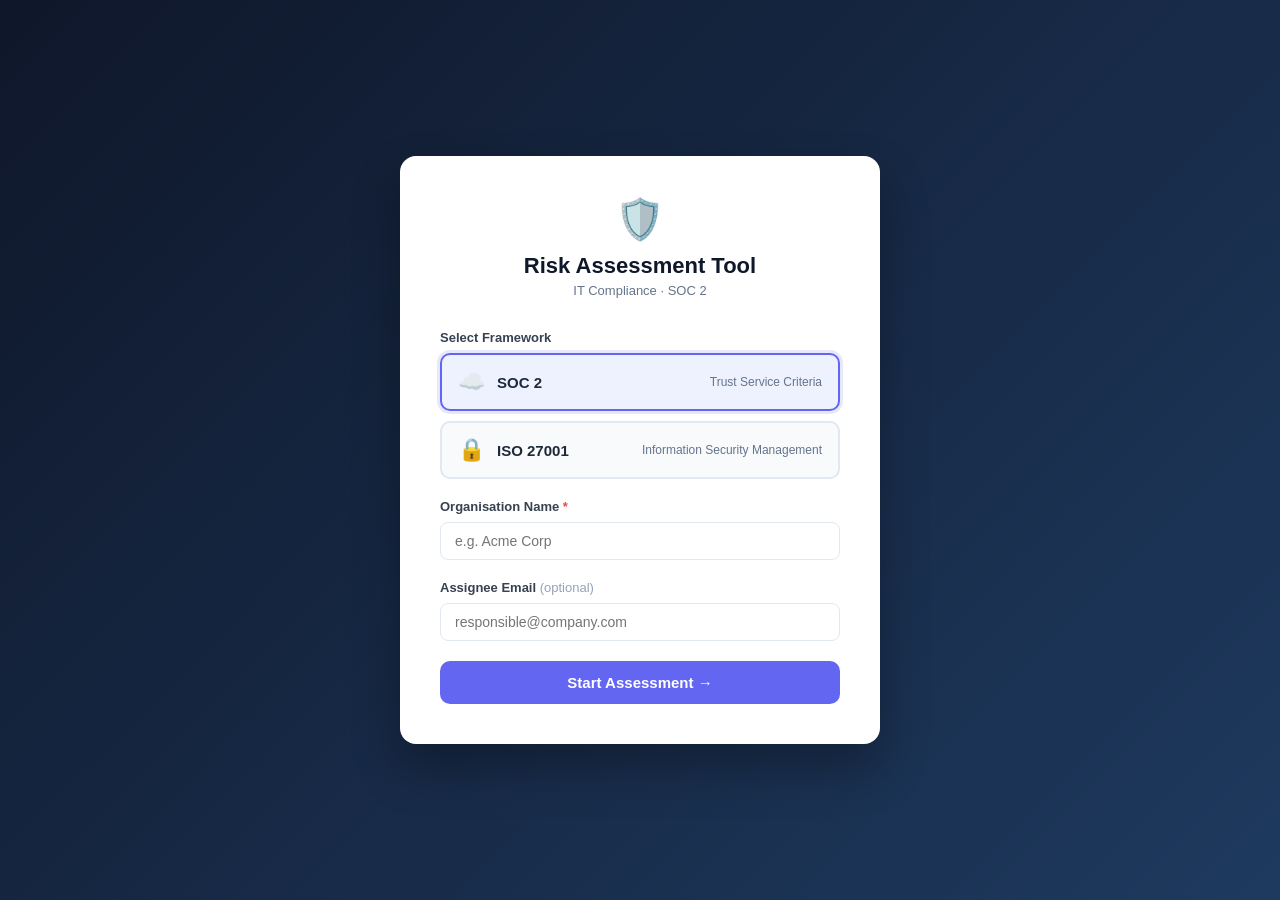
==== templates/index.html @ 9fb2110a "Initial commit" ====
<!DOCTYPE html>
<html lang="en">
<head>
  <meta charset="UTF-8" />
  <meta name="viewport" content="width=device-width, initial-scale=1.0" />
  <title>Risk Assessment Tool</title>
  <link rel="stylesheet" href="/static/style.css" />
</head>
<body>

  <!-- ── SETUP SCREEN ── -->
  <div id="setup-screen">
    <div class="setup-card">
      <div class="setup-logo">
        <span class="logo-icon">🛡️</span>
        <h1>Risk Assessment Tool</h1>
        <p class="setup-subtitle">IT Compliance · SOC 2</p>
      </div>

      <div class="form-group">
        <label>Select Framework</label>
        <div class="framework-grid">
          <div class="framework-card" data-framework="SOC 2">
            <span class="fw-icon">☁️</span>
            <span class="fw-name">SOC 2</span>
            <span class="fw-desc">Trust Service Criteria</span>
          </div>
          <div class="framework-card" data-framework="ISO 27001">
            <span class="fw-icon">🔒</span>
            <span class="fw-name">ISO 27001</span>
            <span class="fw-desc">Information Security Management</span>
          </div>
        </div>
      </div>

      <div class="form-group">
        <label for="org-name">Organisation Name <span class="required">*</span></label>
        <input type="text" id="org-name" placeholder="e.g. Acme Corp" />
      </div>


      <div class="form-group">
        <label for="assignee">Assignee Email <span class="optional">(optional)</span></label>
        <input type="email" id="assignee" placeholder="responsible@company.com" />
      </div>

      <div id="setup-error" class="error-msg" style="display:none"></div>

      <button id="start-btn" class="btn-primary">Start Assessment →</button>
    </div>
  </div>

  <!-- ── CHAT SCREEN ── -->
  <div id="chat-screen" style="display:none">

    <aside class="sidebar">
      <div class="sidebar-top">
        <div class="sidebar-logo">🛡️ Risk Tool</div>
        <div class="sidebar-meta">
          <div class="meta-row"><span class="meta-label">Framework</span><span id="sb-framework" class="meta-value">—</span></div>
          <div class="meta-row"><span class="meta-label">Organisation</span><span id="sb-org" class="meta-value">—</span></div>
        </div>
      </div>

      <div class="sidebar-progress">
        <div class="progress-header">
          <span>Progress</span>
          <span id="progress-text">0 / 0</span>
        </div>
        <div class="progress-track">
          <div id="progress-bar" class="progress-fill" style="width:0%"></div>
        </div>
      </div>

      <div class="sidebar-bottom">
        <button id="download-btn" class="btn-download" style="display:none" onclick="downloadCSV()">
          ⬇ Download CSV Report
        </button>
        <p class="sidebar-tip">Answer each question honestly — Claude will assess your risk posture and generate a compliance report.</p>
      </div>
    </aside>

    <main class="chat-main">
      <div id="messages" class="messages-area"></div>

      <div class="input-area">
        <textarea
          id="answer-input"
          placeholder="Type your answer here… (Press Enter to send, Shift+Enter for new line)"
          rows="3"
          disabled
        ></textarea>
        <button id="send-btn" class="btn-send" disabled onclick="submitAnswer()">Send</button>
      </div>
    </main>

  </div>

  <script src="/static/script.js"></script>
</body>
</html>
---- static/style.css ----
*, *::before, *::after { box-sizing: border-box; margin: 0; padding: 0; }

body {
  font-family: -apple-system, BlinkMacSystemFont, "Segoe UI", Roboto, sans-serif;
  background: #f1f5f9;
  color: #1e293b;
  height: 100vh;
  overflow: hidden;
}

/* ── SETUP SCREEN ── */
#setup-screen {
  display: flex;
  align-items: center;
  justify-content: center;
  min-height: 100vh;
  padding: 24px;
  background: linear-gradient(135deg, #0f172a 0%, #1e3a5f 100%);
}

.setup-card {
  background: #ffffff;
  border-radius: 16px;
  padding: 40px;
  width: 100%;
  max-width: 480px;
  box-shadow: 0 24px 48px rgba(0,0,0,0.3);
}

.setup-logo {
  text-align: center;
  margin-bottom: 32px;
}

.logo-icon { font-size: 40px; display: block; margin-bottom: 10px; }

.setup-logo h1 {
  font-size: 22px;
  font-weight: 700;
  color: #0f172a;
}

.setup-subtitle {
  font-size: 13px;
  color: #64748b;
  margin-top: 4px;
}

.form-group { margin-bottom: 20px; }

.form-group label {
  display: block;
  font-size: 13px;
  font-weight: 600;
  color: #374151;
  margin-bottom: 8px;
}

.required { color: #ef4444; }
.optional { color: #94a3b8; font-weight: 400; }

.form-group input {
  width: 100%;
  padding: 10px 14px;
  border: 1.5px solid #e2e8f0;
  border-radius: 8px;
  font-size: 14px;
  color: #1e293b;
  transition: border-color 0.15s;
  outline: none;
}

.form-group input:focus { border-color: #6366f1; }

/* Framework cards */
.framework-grid {
  display: grid;
  grid-template-columns: 1fr;
  gap: 10px;
}

.framework-card {
  display: flex;
  align-items: center;
  gap: 12px;
  padding: 14px 16px;
  border: 2px solid #e2e8f0;
  border-radius: 10px;
  cursor: pointer;
  transition: all 0.15s;
  background: #f8fafc;
}

.framework-card:hover { border-color: #6366f1; background: #eef2ff; }

.framework-card.selected {
  border-color: #6366f1;
  background: #eef2ff;
  box-shadow: 0 0 0 3px rgba(99,102,241,0.15);
}

.fw-icon { font-size: 22px; }
.fw-name { font-weight: 700; font-size: 15px; color: #1e293b; }
.fw-desc { font-size: 12px; color: #64748b; margin-left: auto; }

.error-msg {
  background: #fef2f2;
  color: #dc2626;
  border: 1px solid #fecaca;
  border-radius: 8px;
  padding: 10px 14px;
  font-size: 13px;
  margin-bottom: 16px;
}

.btn-primary {
  width: 100%;
  padding: 13px;
  background: #6366f1;
  color: #fff;
  font-size: 15px;
  font-weight: 600;
  border: none;
  border-radius: 10px;
  cursor: pointer;
  transition: background 0.15s;
}

.btn-primary:hover { background: #4f46e5; }
.btn-primary:disabled { background: #a5b4fc; cursor: not-allowed; }

/* ── CHAT SCREEN ── */
#chat-screen {
  display: flex;
  height: 100vh;
}

/* Sidebar */
.sidebar {
  width: 260px;
  flex-shrink: 0;
  background: #0f172a;
  color: #cbd5e1;
  display: flex;
  flex-direction: column;
  padding: 24px 20px;
}

.sidebar-logo {
  font-size: 16px;
  font-weight: 700;
  color: #f1f5f9;
  margin-bottom: 24px;
  letter-spacing: 0.3px;
}

.sidebar-meta { display: flex; flex-direction: column; gap: 10px; }

.meta-row { display: flex; flex-direction: column; gap: 2px; }

.meta-label {
  font-size: 10px;
  text-transform: uppercase;
  letter-spacing: 0.8px;
  color: #475569;
  font-weight: 600;
}

.meta-value {
  font-size: 13px;
  color: #e2e8f0;
  font-weight: 500;
  word-break: break-word;
}

.sidebar-progress { margin-top: 32px; }

.progress-header {
  display: flex;
  justify-content: space-between;
  font-size: 12px;
  color: #64748b;
  margin-bottom: 8px;
  font-weight: 600;
  text-transform: uppercase;
  letter-spacing: 0.5px;
}

.progress-track {
  background: #1e293b;
  border-radius: 99px;
  height: 6px;
  overflow: hidden;
}

.progress-fill {
  height: 100%;
  background: #6366f1;
  border-radius: 99px;
  transition: width 0.4s ease;
}

.sidebar-bottom { margin-top: auto; }

.btn-download {
  width: 100%;
  padding: 12px;
  background: #16a34a;
  color: #fff;
  font-size: 14px;
  font-weight: 600;
  border: none;
  border-radius: 10px;
  cursor: pointer;
  margin-bottom: 16px;
  transition: background 0.15s;
}

.btn-download:hover { background: #15803d; }

.sidebar-tip {
  font-size: 11px;
  color: #475569;
  line-height: 1.6;
}

/* Chat main area */
.chat-main {
  flex: 1;
  display: flex;
  flex-direction: column;
  min-width: 0;
  background: #f8fafc;
}

.messages-area {
  flex: 1;
  overflow-y: auto;
  padding: 32px 40px;
  display: flex;
  flex-direction: column;
  gap: 20px;
}

/* Messages */
.message { display: flex; gap: 12px; max-width: 780px; }

.bot-message { align-self: flex-start; }
.user-message { align-self: flex-end; flex-direction: row-reverse; }

.avatar {
  width: 34px;
  height: 34px;
  border-radius: 50%;
  background: #e0e7ff;
  display: flex;
  align-items: center;
  justify-content: center;
  font-size: 16px;
  flex-shrink: 0;
  margin-top: 4px;
}

.bubble {
  padding: 14px 18px;
  border-radius: 14px;
  font-size: 14px;
  line-height: 1.65;
  max-width: 640px;
}

.bot-message .bubble {
  background: #ffffff;
  border: 1px solid #e2e8f0;
  border-top-left-radius: 4px;
  color: #1e293b;
  box-shadow: 0 1px 4px rgba(0,0,0,0.06);
}

.user-message .bubble {
  background: #6366f1;
  color: #ffffff;
  border-top-right-radius: 4px;
}

/* Question bubble extras */
.question-number {
  font-size: 11px;
  font-weight: 700;
  text-transform: uppercase;
  letter-spacing: 0.8px;
  color: #6366f1;
  margin-bottom: 4px;
}

.question-id {
  font-size: 11px;
  color: #94a3b8;
  margin-bottom: 8px;
}

.question-text {
  font-size: 15px;
  font-weight: 500;
  color: #0f172a;
  line-height: 1.6;
}

/* Control divider */
.control-divider {
  display: flex;
  align-items: center;
  gap: 12px;
  margin: 8px 0;
  color: #94a3b8;
  font-size: 11px;
  font-weight: 700;
  text-transform: uppercase;
  letter-spacing: 0.8px;
}

.control-divider::before,
.control-divider::after {
  content: "";
  flex: 1;
  height: 1px;
  background: #e2e8f0;
}

/* Assessment bubble */
.assess-bubble { padding: 0 !important; overflow: hidden; min-width: 340px; }

.assess-intro {
  padding: 14px 18px 10px;
  font-size: 14px;
  color: #1e293b;
  line-height: 1.6;
}

.assess-card {
  border-top: 1px solid #e2e8f0;
  border-bottom: 1px solid #e2e8f0;
  background: #f8fafc;
}

.assess-header {
  display: flex;
  align-items: center;
  justify-content: space-between;
  gap: 10px;
  padding: 12px 18px;
  border-bottom: 1px solid #e2e8f0;
}

.assess-title {
  font-size: 13px;
  font-weight: 700;
  color: #0f172a;
  line-height: 1.4;
}

.assess-body { padding: 4px 0; }

.assess-row {
  display: flex;
  gap: 12px;
  padding: 7px 18px;
  border-bottom: 1px solid #f1f5f9;
  font-size: 13px;
  line-height: 1.5;
}

.assess-row:last-child { border-bottom: none; }

.assess-label {
  width: 100px;
  flex-shrink: 0;
  font-weight: 600;
  color: #64748b;
  font-size: 12px;
}

.assess-value { color: #1e293b; }

.assess-footer {
  padding: 10px 18px;
  font-size: 12px;
  color: #94a3b8;
  font-style: italic;
}

.badge {
  display: inline-block;
  padding: 2px 10px;
  border-radius: 99px;
  font-size: 11px;
  font-weight: 700;
  text-transform: uppercase;
  letter-spacing: 0.5px;
}

.badge-open     { background: #fef2f2; color: #dc2626; }
.badge-assessed { background: #fefce8; color: #ca8a04; }
.badge-treated  { background: #f0fdf4; color: #16a34a; }
.badge-closed   { background: #eff6ff; color: #2563eb; }

.ack-name {
  font-style: italic;
  color: #475569;
  font-size: 13px;
  margin-top: 6px;
  line-height: 1.5;
}

/* Typing dots */
.thinking .bubble {
  display: flex;
  gap: 5px;
  align-items: center;
  padding: 18px;
}

.dot {
  width: 8px;
  height: 8px;
  background: #94a3b8;
  border-radius: 50%;
  animation: bounce 1.2s infinite;
}

.dot:nth-child(2) { animation-delay: 0.2s; }
.dot:nth-child(3) { animation-delay: 0.4s; }

@keyframes bounce {
  0%, 60%, 100% { transform: translateY(0); }
  30% { transform: translateY(-6px); }
}

/* Input area */
.input-area {
  padding: 16px 40px 24px;
  background: #f8fafc;
  border-top: 1px solid #e2e8f0;
  display: flex;
  gap: 12px;
  align-items: flex-end;
}

#answer-input {
  flex: 1;
  padding: 12px 16px;
  border: 1.5px solid #e2e8f0;
  border-radius: 10px;
  font-size: 14px;
  font-family: inherit;
  resize: none;
  outline: none;
  line-height: 1.5;
  transition: border-color 0.15s;
  color: #1e293b;
  background: #ffffff;
}

#answer-input:focus { border-color: #6366f1; }
#answer-input:disabled { background: #f1f5f9; color: #94a3b8; }

.btn-send {
  padding: 12px 24px;
  background: #6366f1;
  color: #fff;
  font-size: 14px;
  font-weight: 600;
  border: none;
  border-radius: 10px;
  cursor: pointer;
  transition: background 0.15s;
  white-space: nowrap;
}

.btn-send:hover:not(:disabled) { background: #4f46e5; }
.btn-send:disabled { background: #a5b4fc; cursor: not-allowed; }

/* Completion card */
.completion-card { font-size: 14px; line-height: 1.7; }
.completion-card h3 { font-size: 17px; margin-bottom: 12px; color: #0f172a; }
.stat-grid {
  display: grid;
  grid-template-columns: 1fr 1fr;
  gap: 10px;
  margin-top: 14px;
}
.stat-box {
  background: #f8fafc;
  border: 1px solid #e2e8f0;
  border-radius: 10px;
  padding: 12px 14px;
}
.stat-box .stat-num { font-size: 22px; font-weight: 700; color: #6366f1; }
.stat-box .stat-label { font-size: 12px; color: #64748b; margin-top: 2px; }
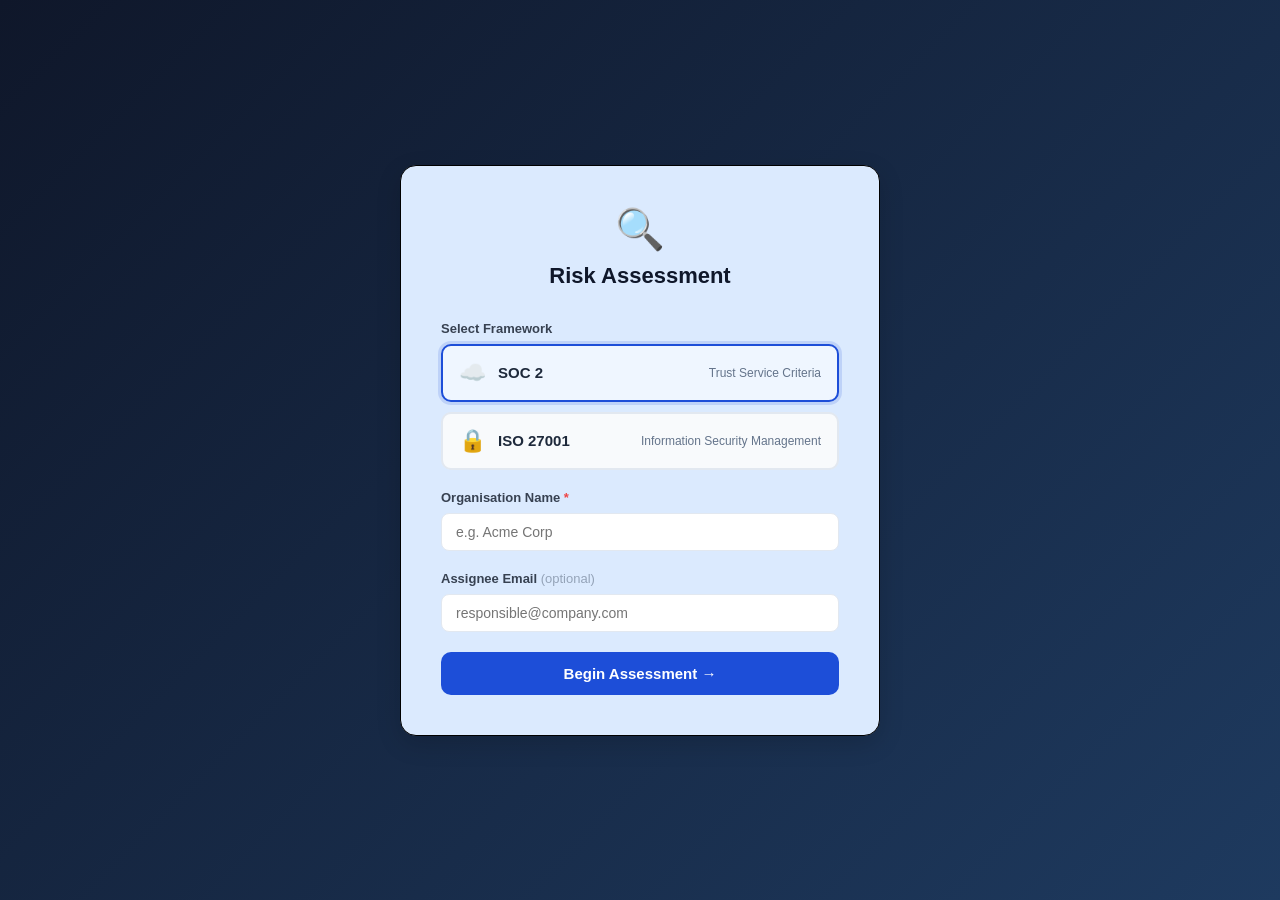
==== commit b99fcb74: "Redesign UI: new colour scheme, centered chat layout, progress bar above chat" ====
--- a/templates/index.html
+++ b/templates/index.html
@@ -3,7 +3,7 @@
 <head>
   <meta charset="UTF-8" />
   <meta name="viewport" content="width=device-width, initial-scale=1.0" />
-  <title>Risk Assessment Tool</title>
+  <title>Risk Assessment</title>
   <link rel="stylesheet" href="/static/style.css" />
 </head>
 <body>
@@ -12,9 +12,8 @@
   <div id="setup-screen">
     <div class="setup-card">
       <div class="setup-logo">
-        <span class="logo-icon">🛡️</span>
-        <h1>Risk Assessment Tool</h1>
-        <p class="setup-subtitle">IT Compliance · SOC 2</p>
+        <span class="logo-icon">🔍</span>
+        <h1>Risk Assessment</h1>
       </div>
 
       <div class="form-group">
@@ -46,23 +45,29 @@
 
       <div id="setup-error" class="error-msg" style="display:none"></div>
 
-      <button id="start-btn" class="btn-primary">Start Assessment →</button>
+      <button id="start-btn" class="btn-primary">Begin Assessment →</button>
     </div>
   </div>
 
   <!-- ── CHAT SCREEN ── -->
   <div id="chat-screen" style="display:none">
 
-    <aside class="sidebar">
-      <div class="sidebar-top">
-        <div class="sidebar-logo">🛡️ Risk Tool</div>
-        <div class="sidebar-meta">
-          <div class="meta-row"><span class="meta-label">Framework</span><span id="sb-framework" class="meta-value">—</span></div>
-          <div class="meta-row"><span class="meta-label">Organisation</span><span id="sb-org" class="meta-value">—</span></div>
-        </div>
+    <div class="chat-topbar">
+      <div class="topbar-meta">
+        <span class="meta-label">Framework</span>
+        <span id="sb-framework" class="meta-value">—</span>
+        <span class="topbar-sep">·</span>
+        <span class="meta-label">Organisation</span>
+        <span id="sb-org" class="meta-value">—</span>
       </div>
+      <button id="download-btn" class="btn-download" style="display:none" onclick="downloadCSV()">
+        ⬇ Download CSV Report
+      </button>
+    </div>
 
-      <div class="sidebar-progress">
+    <div class="chat-wrapper">
+
+      <div class="chat-progress">
         <div class="progress-header">
           <span>Progress</span>
           <span id="progress-text">0 / 0</span>
@@ -72,27 +77,21 @@
         </div>
       </div>
 
-      <div class="sidebar-bottom">
-        <button id="download-btn" class="btn-download" style="display:none" onclick="downloadCSV()">
-          ⬇ Download CSV Report
-        </button>
-        <p class="sidebar-tip">Answer each question honestly — Claude will assess your risk posture and generate a compliance report.</p>
-      </div>
-    </aside>
+      <main class="chat-main">
+        <div id="messages" class="messages-area"></div>
 
-    <main class="chat-main">
-      <div id="messages" class="messages-area"></div>
+        <div class="input-area">
+          <textarea
+            id="answer-input"
+            placeholder="Type your answer here… (Press Enter to send, Shift+Enter for new line)"
+            rows="3"
+            disabled
+          ></textarea>
+          <button id="send-btn" class="btn-send" disabled onclick="submitAnswer()">Send</button>
+        </div>
+      </main>
 
-      <div class="input-area">
-        <textarea
-          id="answer-input"
-          placeholder="Type your answer here… (Press Enter to send, Shift+Enter for new line)"
-          rows="3"
-          disabled
-        ></textarea>
-        <button id="send-btn" class="btn-send" disabled onclick="submitAnswer()">Send</button>
-      </div>
-    </main>
+    </div>
 
   </div>
 
--- a/static/style.css
+++ b/static/style.css
@@ -19,12 +19,13 @@
 }
 
 .setup-card {
-  background: #ffffff;
+  background: #dbeafe;
   border-radius: 16px;
   padding: 40px;
   width: 100%;
   max-width: 480px;
-  box-shadow: 0 24px 48px rgba(0,0,0,0.3);
+  border: 1.5px solid #000000;
+  box-shadow: 0 8px 24px rgba(0,0,0,0.15);
 }
 
 .setup-logo {
@@ -70,7 +71,7 @@
   outline: none;
 }
 
-.form-group input:focus { border-color: #6366f1; }
+.form-group input:focus { border-color: #1d4ed8; }
 
 /* Framework cards */
 .framework-grid {
@@ -91,12 +92,12 @@
   background: #f8fafc;
 }
 
-.framework-card:hover { border-color: #6366f1; background: #eef2ff; }
+.framework-card:hover { border-color: #1d4ed8; background: #eff6ff; }
 
 .framework-card.selected {
-  border-color: #6366f1;
-  background: #eef2ff;
-  box-shadow: 0 0 0 3px rgba(99,102,241,0.15);
+  border-color: #1d4ed8;
+  background: #eff6ff;
+  box-shadow: 0 0 0 3px rgba(29,78,216,0.15);
 }
 
 .fw-icon { font-size: 22px; }
@@ -116,7 +117,7 @@
 .btn-primary {
   width: 100%;
   padding: 13px;
-  background: #6366f1;
+  background: #1d4ed8;
   color: #fff;
   font-size: 15px;
   font-weight: 600;
@@ -126,43 +127,39 @@
   transition: background 0.15s;
 }
 
-.btn-primary:hover { background: #4f46e5; }
-.btn-primary:disabled { background: #a5b4fc; cursor: not-allowed; }
+.btn-primary:hover { background: #1e40af; }
+.btn-primary:disabled { background: #93c5fd; cursor: not-allowed; }
 
 /* ── CHAT SCREEN ── */
 #chat-screen {
   display: flex;
+  flex-direction: column;
   height: 100vh;
-}
-
-/* Sidebar */
-.sidebar {
-  width: 260px;
+  background: linear-gradient(135deg, #0f172a 0%, #1e3a5f 100%);
+}
+
+.chat-topbar {
+  display: flex;
+  align-items: center;
+  justify-content: space-between;
+  padding: 12px 32px;
+  border-bottom: 1px solid rgba(255,255,255,0.08);
   flex-shrink: 0;
-  background: #0f172a;
-  color: #cbd5e1;
-  display: flex;
-  flex-direction: column;
-  padding: 24px 20px;
-}
-
-.sidebar-logo {
-  font-size: 16px;
-  font-weight: 700;
-  color: #f1f5f9;
-  margin-bottom: 24px;
-  letter-spacing: 0.3px;
-}
-
-.sidebar-meta { display: flex; flex-direction: column; gap: 10px; }
-
-.meta-row { display: flex; flex-direction: column; gap: 2px; }
+}
+
+.topbar-meta {
+  display: flex;
+  align-items: center;
+  gap: 8px;
+}
+
+.topbar-sep { color: #475569; }
 
 .meta-label {
-  font-size: 10px;
+  font-size: 11px;
   text-transform: uppercase;
   letter-spacing: 0.8px;
-  color: #475569;
+  color: #64748b;
   font-weight: 600;
 }
 
@@ -170,24 +167,51 @@
   font-size: 13px;
   color: #e2e8f0;
   font-weight: 500;
-  word-break: break-word;
-}
-
-.sidebar-progress { margin-top: 32px; }
+}
+
+.btn-download {
+  padding: 8px 16px;
+  background: #16a34a;
+  color: #fff;
+  font-size: 13px;
+  font-weight: 600;
+  border: none;
+  border-radius: 8px;
+  cursor: pointer;
+  transition: background 0.15s;
+}
+
+.btn-download:hover { background: #15803d; }
+
+.chat-wrapper {
+  flex: 1;
+  display: flex;
+  flex-direction: column;
+  align-items: center;
+  padding: 24px 24px 0;
+  overflow: hidden;
+  min-height: 0;
+}
+
+.chat-progress {
+  width: 100%;
+  max-width: 800px;
+  margin-bottom: 12px;
+}
 
 .progress-header {
   display: flex;
   justify-content: space-between;
-  font-size: 12px;
-  color: #64748b;
-  margin-bottom: 8px;
+  font-size: 11px;
+  color: #94a3b8;
+  margin-bottom: 6px;
   font-weight: 600;
   text-transform: uppercase;
   letter-spacing: 0.5px;
 }
 
 .progress-track {
-  background: #1e293b;
+  background: rgba(255,255,255,0.1);
   border-radius: 99px;
   height: 6px;
   overflow: hidden;
@@ -195,42 +219,22 @@
 
 .progress-fill {
   height: 100%;
-  background: #6366f1;
+  background: #1d4ed8;
   border-radius: 99px;
   transition: width 0.4s ease;
 }
 
-.sidebar-bottom { margin-top: auto; }
-
-.btn-download {
-  width: 100%;
-  padding: 12px;
-  background: #16a34a;
-  color: #fff;
-  font-size: 14px;
-  font-weight: 600;
-  border: none;
-  border-radius: 10px;
-  cursor: pointer;
-  margin-bottom: 16px;
-  transition: background 0.15s;
-}
-
-.btn-download:hover { background: #15803d; }
-
-.sidebar-tip {
-  font-size: 11px;
-  color: #475569;
-  line-height: 1.6;
-}
-
 /* Chat main area */
 .chat-main {
+  width: 100%;
+  max-width: 800px;
   flex: 1;
   display: flex;
   flex-direction: column;
-  min-width: 0;
   background: #f8fafc;
+  border-radius: 16px 16px 0 0;
+  overflow: hidden;
+  min-height: 0;
 }
 
 .messages-area {
@@ -252,13 +256,26 @@
   width: 34px;
   height: 34px;
   border-radius: 50%;
-  background: #e0e7ff;
+  background: #dbeafe;
   display: flex;
   align-items: center;
   justify-content: center;
   font-size: 16px;
   flex-shrink: 0;
   margin-top: 4px;
+}
+
+.bot-dot {
+  width: 12px;
+  height: 12px;
+  border-radius: 50%;
+  background: #1e3a8a;
+  animation: blink 1.4s infinite;
+}
+
+@keyframes blink {
+  0%, 100% { opacity: 1; }
+  50% { opacity: 0.2; }
 }
 
 .bubble {
@@ -278,7 +295,7 @@
 }
 
 .user-message .bubble {
-  background: #6366f1;
+  background: #1d4ed8;
   color: #ffffff;
   border-top-right-radius: 4px;
 }
@@ -289,7 +306,7 @@
   font-weight: 700;
   text-transform: uppercase;
   letter-spacing: 0.8px;
-  color: #6366f1;
+  color: #1d4ed8;
   margin-bottom: 4px;
 }
 
@@ -461,12 +478,12 @@
   background: #ffffff;
 }
 
-#answer-input:focus { border-color: #6366f1; }
+#answer-input:focus { border-color: #1d4ed8; }
 #answer-input:disabled { background: #f1f5f9; color: #94a3b8; }
 
 .btn-send {
   padding: 12px 24px;
-  background: #6366f1;
+  background: #1d4ed8;
   color: #fff;
   font-size: 14px;
   font-weight: 600;
@@ -477,8 +494,8 @@
   white-space: nowrap;
 }
 
-.btn-send:hover:not(:disabled) { background: #4f46e5; }
-.btn-send:disabled { background: #a5b4fc; cursor: not-allowed; }
+.btn-send:hover:not(:disabled) { background: #1e40af; }
+.btn-send:disabled { background: #93c5fd; cursor: not-allowed; }
 
 /* Completion card */
 .completion-card { font-size: 14px; line-height: 1.7; }
@@ -495,5 +512,5 @@
   border-radius: 10px;
   padding: 12px 14px;
 }
-.stat-box .stat-num { font-size: 22px; font-weight: 700; color: #6366f1; }
+.stat-box .stat-num { font-size: 22px; font-weight: 700; color: #1d4ed8; }
 .stat-box .stat-label { font-size: 12px; color: #64748b; margin-top: 2px; }
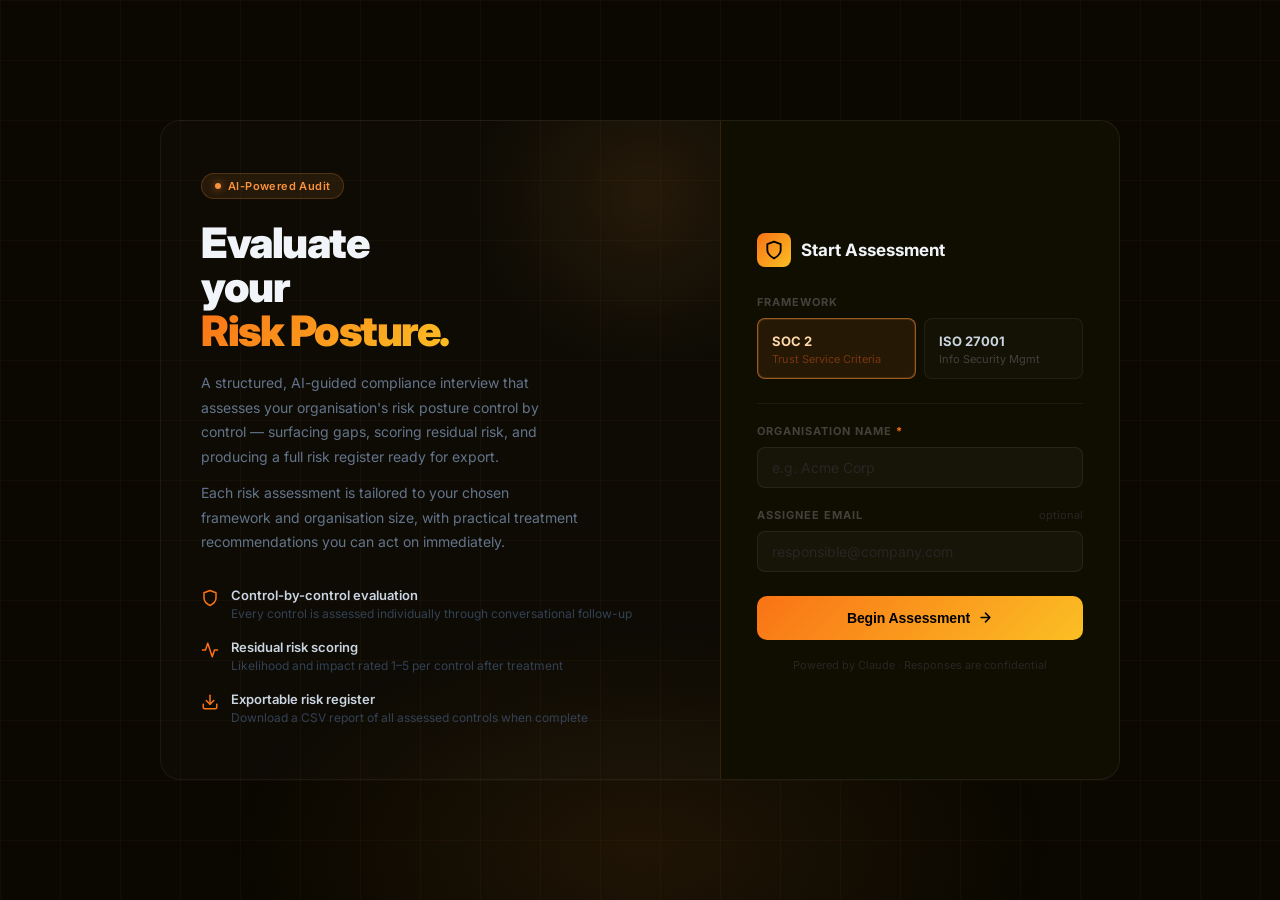
==== commit f337e7da: "Redesign landing page with bold dark amber theme (Mockup C) Replaces the original blue card layout w" ====
--- a/templates/index.html
+++ b/templates/index.html
@@ -4,48 +4,126 @@
   <meta charset="UTF-8" />
   <meta name="viewport" content="width=device-width, initial-scale=1.0" />
   <title>Risk Assessment</title>
+  <link rel="preconnect" href="https://fonts.googleapis.com" />
+  <link rel="preconnect" href="https://fonts.gstatic.com" crossorigin />
+  <link href="https://fonts.googleapis.com/css2?family=Inter:wght@400;500;600;700;800;900&display=swap" rel="stylesheet" />
   <link rel="stylesheet" href="/static/style.css" />
 </head>
 <body>
 
   <!-- ── SETUP SCREEN ── -->
   <div id="setup-screen">
-    <div class="setup-card">
-      <div class="setup-logo">
-        <span class="logo-icon">🔍</span>
-        <h1>Risk Assessment</h1>
-      </div>
+    <div class="setup-page">
 
-      <div class="form-group">
-        <label>Select Framework</label>
-        <div class="framework-grid">
-          <div class="framework-card" data-framework="SOC 2">
-            <span class="fw-icon">☁️</span>
-            <span class="fw-name">SOC 2</span>
-            <span class="fw-desc">Trust Service Criteria</span>
+      <!-- Left hero panel -->
+      <div class="hero-panel">
+        <div class="hero-badge">
+          <span class="badge-dot"></span>
+          AI-Powered Audit
+        </div>
+
+        <h1 class="hero-title">
+          Evaluate<br>your<br><span class="hero-accent">Risk Posture.</span>
+        </h1>
+
+        <p class="hero-body">
+          A structured, AI-guided compliance interview that assesses your organisation's
+          risk posture control by control — surfacing gaps, scoring residual risk, and
+          producing a full risk register ready for export.
+        </p>
+
+        <p class="hero-body hero-body-2">
+          Each risk assessment is tailored to your chosen framework and organisation size,
+          with practical treatment recommendations you can act on immediately.
+        </p>
+
+        <div class="hero-features">
+          <div class="feature-item">
+            <svg class="feature-icon" viewBox="0 0 24 24" fill="none" stroke="currentColor" stroke-width="2" stroke-linecap="round" stroke-linejoin="round">
+              <path d="M12 22s8-4 8-10V5l-8-3-8 3v7c0 6 8 10 8 10z"/>
+            </svg>
+            <div>
+              <span class="feature-title">Control-by-control evaluation</span>
+              <span class="feature-desc">Every control is assessed individually through conversational follow-up</span>
+            </div>
           </div>
-          <div class="framework-card" data-framework="ISO 27001">
-            <span class="fw-icon">🔒</span>
-            <span class="fw-name">ISO 27001</span>
-            <span class="fw-desc">Information Security Management</span>
+          <div class="feature-item">
+            <svg class="feature-icon" viewBox="0 0 24 24" fill="none" stroke="currentColor" stroke-width="2" stroke-linecap="round" stroke-linejoin="round">
+              <polyline points="22 12 18 12 15 21 9 3 6 12 2 12"/>
+            </svg>
+            <div>
+              <span class="feature-title">Residual risk scoring</span>
+              <span class="feature-desc">Likelihood and impact rated 1–5 per control after treatment</span>
+            </div>
+          </div>
+          <div class="feature-item">
+            <svg class="feature-icon" viewBox="0 0 24 24" fill="none" stroke="currentColor" stroke-width="2" stroke-linecap="round" stroke-linejoin="round">
+              <path d="M21 15v4a2 2 0 0 1-2 2H5a2 2 0 0 1-2-2v-4"/><polyline points="7 10 12 15 17 10"/><line x1="12" y1="15" x2="12" y2="3"/>
+            </svg>
+            <div>
+              <span class="feature-title">Exportable risk register</span>
+              <span class="feature-desc">Download a CSV report of all assessed controls when complete</span>
+            </div>
           </div>
         </div>
       </div>
 
-      <div class="form-group">
-        <label for="org-name">Organisation Name <span class="required">*</span></label>
-        <input type="text" id="org-name" placeholder="e.g. Acme Corp" />
+      <!-- Right form panel -->
+      <div class="form-panel">
+        <div class="form-panel-header">
+          <div class="form-logo">
+            <svg width="20" height="20" viewBox="0 0 24 24" fill="none" stroke="currentColor" stroke-width="2.2" stroke-linecap="round" stroke-linejoin="round">
+              <path d="M12 22s8-4 8-10V5l-8-3-8 3v7c0 6 8 10 8 10z"/>
+            </svg>
+          </div>
+          <span class="form-panel-title">Start Assessment</span>
+        </div>
+
+        <div class="form-group">
+          <label class="field-label">Framework</label>
+          <div class="framework-grid">
+            <div class="framework-card" data-framework="SOC 2">
+              <span class="fw-name">SOC 2</span>
+              <span class="fw-desc">Trust Service Criteria</span>
+            </div>
+            <div class="framework-card" data-framework="ISO 27001">
+              <span class="fw-name">ISO 27001</span>
+              <span class="fw-desc">Info Security Mgmt</span>
+            </div>
+          </div>
+        </div>
+
+        <div class="field-divider"></div>
+
+        <div class="form-group">
+          <label class="field-label" for="org-name">
+            Organisation Name <span class="required">*</span>
+          </label>
+          <input type="text" id="org-name" placeholder="e.g. Acme Corp" />
+        </div>
+
+        <div class="form-group">
+          <div class="label-row">
+            <label class="field-label" for="assignee">Assignee Email</label>
+            <span class="optional-tag">optional</span>
+          </div>
+          <input type="email" id="assignee" placeholder="responsible@company.com" />
+        </div>
+
+        <div id="setup-error" class="error-msg" style="display:none"></div>
+
+        <button id="start-btn" class="btn-primary">
+          <span class="btn-inner">
+            Begin Assessment
+            <svg width="15" height="15" viewBox="0 0 24 24" fill="none" stroke="currentColor" stroke-width="2.5" stroke-linecap="round" stroke-linejoin="round">
+              <path d="M5 12h14M12 5l7 7-7 7"/>
+            </svg>
+          </span>
+        </button>
+
+        <div class="form-footer">Powered by Claude · Responses are confidential</div>
       </div>
 
-
-      <div class="form-group">
-        <label for="assignee">Assignee Email <span class="optional">(optional)</span></label>
-        <input type="email" id="assignee" placeholder="responsible@company.com" />
-      </div>
-
-      <div id="setup-error" class="error-msg" style="display:none"></div>
-
-      <button id="start-btn" class="btn-primary">Begin Assessment →</button>
     </div>
   </div>
 
@@ -53,15 +131,22 @@
   <div id="chat-screen" style="display:none">
 
     <div class="chat-topbar">
-      <div class="topbar-meta">
-        <span class="meta-label">Framework</span>
-        <span id="sb-framework" class="meta-value">—</span>
-        <span class="topbar-sep">·</span>
-        <span class="meta-label">Organisation</span>
-        <span id="sb-org" class="meta-value">—</span>
+      <div class="topbar-left">
+        <div class="topbar-logo">
+          <svg width="16" height="16" viewBox="0 0 24 24" fill="none" stroke="currentColor" stroke-width="2.2" stroke-linecap="round" stroke-linejoin="round">
+            <path d="M12 22s8-4 8-10V5l-8-3-8 3v7c0 6 8 10 8 10z"/>
+          </svg>
+        </div>
+        <div class="topbar-meta">
+          <span class="meta-label">Framework</span>
+          <span id="sb-framework" class="meta-value">—</span>
+          <span class="topbar-sep">·</span>
+          <span class="meta-label">Organisation</span>
+          <span id="sb-org" class="meta-value">—</span>
+        </div>
       </div>
       <button id="download-btn" class="btn-download" style="display:none" onclick="downloadCSV()">
-        ⬇ Download CSV Report
+        ↓ Download CSV Report
       </button>
     </div>
 
--- a/static/style.css
+++ b/static/style.css
@@ -1,141 +1,388 @@
+@import url('https://fonts.googleapis.com/css2?family=Inter:wght@400;500;600;700;800;900&display=swap');
+
 *, *::before, *::after { box-sizing: border-box; margin: 0; padding: 0; }
 
 body {
-  font-family: -apple-system, BlinkMacSystemFont, "Segoe UI", Roboto, sans-serif;
-  background: #f1f5f9;
-  color: #1e293b;
+  font-family: 'Inter', -apple-system, BlinkMacSystemFont, "Segoe UI", sans-serif;
+  background: #0a0800;
+  color: #e2e8f0;
   height: 100vh;
   overflow: hidden;
 }
 
 /* ── SETUP SCREEN ── */
+
 #setup-screen {
   display: flex;
   align-items: center;
   justify-content: center;
   min-height: 100vh;
   padding: 24px;
-  background: linear-gradient(135deg, #0f172a 0%, #1e3a5f 100%);
-}
-
-.setup-card {
-  background: #dbeafe;
-  border-radius: 16px;
-  padding: 40px;
+  position: relative;
+  overflow: hidden;
+}
+
+/* Background grid */
+#setup-screen::before {
+  content: '';
+  position: fixed;
+  inset: 0;
+  background-image:
+    linear-gradient(rgba(251,146,60,0.04) 1px, transparent 1px),
+    linear-gradient(90deg, rgba(251,146,60,0.04) 1px, transparent 1px);
+  background-size: 60px 60px;
+  pointer-events: none;
+}
+
+/* Bottom ambient glow */
+#setup-screen::after {
+  content: '';
+  position: fixed;
+  bottom: -200px;
+  left: 50%;
+  transform: translateX(-50%);
+  width: 900px;
+  height: 500px;
+  background: radial-gradient(ellipse, rgba(251,146,60,0.09) 0%, transparent 65%);
+  pointer-events: none;
+}
+
+/* Split layout */
+.setup-page {
+  position: relative;
+  z-index: 1;
+  display: grid;
+  grid-template-columns: 1fr 400px;
   width: 100%;
-  max-width: 480px;
-  border: 1.5px solid #000000;
-  box-shadow: 0 8px 24px rgba(0,0,0,0.15);
-}
-
-.setup-logo {
-  text-align: center;
+  max-width: 960px;
+  min-height: 580px;
+}
+
+/* ── HERO PANEL ── */
+
+.hero-panel {
+  padding: 52px 48px 52px 40px;
+  display: flex;
+  flex-direction: column;
+  justify-content: center;
+  border: 1px solid rgba(255,255,255,0.06);
+  border-right: none;
+  border-radius: 20px 0 0 20px;
+  background: rgba(255,255,255,0.015);
+  position: relative;
+  overflow: hidden;
+}
+
+/* Top-right glow in hero */
+.hero-panel::before {
+  content: '';
+  position: absolute;
+  top: -100px; right: -100px;
+  width: 350px;
+  height: 350px;
+  background: radial-gradient(circle, rgba(251,146,60,0.10) 0%, transparent 70%);
+  pointer-events: none;
+}
+
+.hero-badge {
+  display: inline-flex;
+  align-items: center;
+  gap: 7px;
+  padding: 5px 13px;
+  background: rgba(251,146,60,0.1);
+  border: 1px solid rgba(251,146,60,0.22);
+  border-radius: 99px;
+  font-size: 11px;
+  font-weight: 600;
+  color: #fb923c;
+  letter-spacing: 0.4px;
+  margin-bottom: 22px;
+  width: fit-content;
+}
+
+.badge-dot {
+  width: 6px;
+  height: 6px;
+  border-radius: 50%;
+  background: #fb923c;
+  box-shadow: 0 0 8px rgba(251,146,60,0.7);
+  animation: badge-pulse 2s infinite;
+}
+
+@keyframes badge-pulse {
+  0%, 100% { opacity: 1; }
+  50% { opacity: 0.4; }
+}
+
+.hero-title {
+  font-size: 42px;
+  font-weight: 900;
+  color: #f1f5f9;
+  letter-spacing: -1.5px;
+  line-height: 1.05;
+  margin-bottom: 18px;
+}
+
+.hero-accent {
+  background: linear-gradient(135deg, #f97316 0%, #fbbf24 100%);
+  -webkit-background-clip: text;
+  -webkit-text-fill-color: transparent;
+  background-clip: text;
+}
+
+.hero-body {
+  font-size: 14px;
+  color: #64748b;
+  line-height: 1.75;
+  max-width: 380px;
+  margin-bottom: 12px;
+}
+
+.hero-body-2 {
   margin-bottom: 32px;
 }
 
-.logo-icon { font-size: 40px; display: block; margin-bottom: 10px; }
-
-.setup-logo h1 {
-  font-size: 22px;
-  font-weight: 700;
-  color: #0f172a;
-}
-
-.setup-subtitle {
-  font-size: 13px;
-  color: #64748b;
-  margin-top: 4px;
-}
-
-.form-group { margin-bottom: 20px; }
-
-.form-group label {
+/* Feature list */
+.hero-features {
+  display: flex;
+  flex-direction: column;
+  gap: 16px;
+}
+
+.feature-item {
+  display: flex;
+  align-items: flex-start;
+  gap: 12px;
+}
+
+.feature-icon {
+  width: 18px;
+  height: 18px;
+  color: #f97316;
+  flex-shrink: 0;
+  margin-top: 2px;
+}
+
+.feature-title {
   display: block;
   font-size: 13px;
   font-weight: 600;
-  color: #374151;
-  margin-bottom: 8px;
-}
-
-.required { color: #ef4444; }
-.optional { color: #94a3b8; font-weight: 400; }
-
-.form-group input {
-  width: 100%;
-  padding: 10px 14px;
-  border: 1.5px solid #e2e8f0;
+  color: #cbd5e1;
+  margin-bottom: 2px;
+}
+
+.feature-desc {
+  display: block;
+  font-size: 12px;
+  color: #334155;
+  line-height: 1.5;
+}
+
+/* ── FORM PANEL ── */
+
+.form-panel {
+  background: #100e00;
+  border: 1px solid rgba(255,255,255,0.07);
+  border-left: 1px solid rgba(251,146,60,0.15);
+  border-radius: 0 20px 20px 0;
+  padding: 40px 36px 36px;
+  display: flex;
+  flex-direction: column;
+  justify-content: center;
+}
+
+.form-panel-header {
+  display: flex;
+  align-items: center;
+  gap: 10px;
+  margin-bottom: 28px;
+}
+
+.form-logo {
+  width: 34px;
+  height: 34px;
+  background: linear-gradient(135deg, #f97316, #fbbf24);
   border-radius: 8px;
-  font-size: 14px;
-  color: #1e293b;
-  transition: border-color 0.15s;
-  outline: none;
-}
-
-.form-group input:focus { border-color: #1d4ed8; }
+  display: flex;
+  align-items: center;
+  justify-content: center;
+  color: #000;
+  flex-shrink: 0;
+}
+
+.form-panel-title {
+  font-size: 17px;
+  font-weight: 700;
+  color: #f1f5f9;
+}
+
+.form-group { margin-bottom: 20px; }
+
+.field-label {
+  display: block;
+  font-size: 11px;
+  font-weight: 700;
+  text-transform: uppercase;
+  letter-spacing: 1px;
+  color: #44403c;
+  margin-bottom: 9px;
+}
+
+.required { color: #f97316; }
+.optional-tag { font-size: 11px; color: #292524; }
+
+.label-row {
+  display: flex;
+  justify-content: space-between;
+  align-items: center;
+  margin-bottom: 9px;
+}
+.label-row .field-label { margin-bottom: 0; }
 
 /* Framework cards */
 .framework-grid {
   display: grid;
-  grid-template-columns: 1fr;
-  gap: 10px;
+  grid-template-columns: 1fr 1fr;
+  gap: 8px;
 }
 
 .framework-card {
-  display: flex;
-  align-items: center;
-  gap: 12px;
-  padding: 14px 16px;
-  border: 2px solid #e2e8f0;
-  border-radius: 10px;
+  padding: 14px 14px 12px;
+  border: 1px solid rgba(255,255,255,0.06);
+  border-radius: 8px;
   cursor: pointer;
+  background: rgba(255,255,255,0.02);
   transition: all 0.15s;
-  background: #f8fafc;
-}
-
-.framework-card:hover { border-color: #1d4ed8; background: #eff6ff; }
+}
+
+.framework-card:hover {
+  border-color: rgba(251,146,60,0.35);
+  background: rgba(251,146,60,0.05);
+}
 
 .framework-card.selected {
-  border-color: #1d4ed8;
-  background: #eff6ff;
-  box-shadow: 0 0 0 3px rgba(29,78,216,0.15);
-}
-
-.fw-icon { font-size: 22px; }
-.fw-name { font-weight: 700; font-size: 15px; color: #1e293b; }
-.fw-desc { font-size: 12px; color: #64748b; margin-left: auto; }
-
+  border-color: rgba(251,146,60,0.55);
+  background: rgba(251,146,60,0.09);
+  box-shadow: 0 0 0 1px rgba(251,146,60,0.15) inset;
+}
+
+.fw-name {
+  display: block;
+  font-size: 13px;
+  font-weight: 700;
+  color: #cbd5e1;
+  margin-bottom: 3px;
+}
+
+.fw-desc {
+  display: block;
+  font-size: 11px;
+  color: #44403c;
+}
+
+.framework-card.selected .fw-name { color: #fed7aa; }
+.framework-card.selected .fw-desc { color: #78350f; }
+
+.field-divider {
+  height: 1px;
+  background: rgba(255,255,255,0.05);
+  margin: 4px 0 20px;
+}
+
+/* Inputs */
+input {
+  width: 100%;
+  padding: 11px 14px;
+  background: rgba(255,255,255,0.03);
+  border: 1px solid rgba(255,255,255,0.07);
+  border-radius: 8px;
+  font-size: 14px;
+  color: #e2e8f0;
+  font-family: inherit;
+  outline: none;
+  transition: all 0.15s;
+}
+
+input::placeholder { color: #292524; }
+
+input:focus {
+  border-color: rgba(251,146,60,0.45);
+  background: rgba(251,146,60,0.04);
+  box-shadow: 0 0 0 3px rgba(251,146,60,0.08);
+}
+
+/* Error */
 .error-msg {
-  background: #fef2f2;
-  color: #dc2626;
-  border: 1px solid #fecaca;
+  background: rgba(220,38,38,0.08);
+  color: #f87171;
+  border: 1px solid rgba(220,38,38,0.2);
   border-radius: 8px;
   padding: 10px 14px;
   font-size: 13px;
-  margin-bottom: 16px;
-}
-
+  margin-bottom: 14px;
+}
+
+/* CTA button */
 .btn-primary {
   width: 100%;
-  padding: 13px;
-  background: #1d4ed8;
-  color: #fff;
-  font-size: 15px;
-  font-weight: 600;
+  margin-top: 4px;
+  padding: 14px;
+  background: linear-gradient(135deg, #f97316 0%, #fbbf24 100%);
+  color: #000;
+  font-size: 14px;
+  font-weight: 800;
   border: none;
   border-radius: 10px;
   cursor: pointer;
-  transition: background 0.15s;
-}
-
-.btn-primary:hover { background: #1e40af; }
-.btn-primary:disabled { background: #93c5fd; cursor: not-allowed; }
+  letter-spacing: -0.1px;
+  transition: all 0.2s;
+}
+
+.btn-primary:hover {
+  transform: translateY(-1px);
+  box-shadow: 0 8px 32px rgba(249,115,22,0.4);
+}
+
+.btn-primary:disabled {
+  opacity: 0.5;
+  cursor: not-allowed;
+  transform: none;
+  box-shadow: none;
+}
+
+.btn-inner {
+  display: flex;
+  align-items: center;
+  justify-content: center;
+  gap: 8px;
+}
+
+.form-footer {
+  text-align: center;
+  font-size: 11px;
+  color: #292524;
+  margin-top: 18px;
+}
 
 /* ── CHAT SCREEN ── */
+
 #chat-screen {
   display: flex;
   flex-direction: column;
   height: 100vh;
-  background: linear-gradient(135deg, #0f172a 0%, #1e3a5f 100%);
+  background: #0a0800;
+  position: relative;
+}
+
+#chat-screen::before {
+  content: '';
+  position: fixed;
+  inset: 0;
+  background-image:
+    linear-gradient(rgba(251,146,60,0.03) 1px, transparent 1px),
+    linear-gradient(90deg, rgba(251,146,60,0.03) 1px, transparent 1px);
+  background-size: 60px 60px;
+  pointer-events: none;
 }
 
 .chat-topbar {
@@ -143,8 +390,28 @@
   align-items: center;
   justify-content: space-between;
   padding: 12px 32px;
-  border-bottom: 1px solid rgba(255,255,255,0.08);
+  border-bottom: 1px solid rgba(255,255,255,0.06);
   flex-shrink: 0;
+  position: relative;
+  z-index: 1;
+}
+
+.topbar-left {
+  display: flex;
+  align-items: center;
+  gap: 12px;
+}
+
+.topbar-logo {
+  width: 28px;
+  height: 28px;
+  background: linear-gradient(135deg, #f97316, #fbbf24);
+  border-radius: 7px;
+  display: flex;
+  align-items: center;
+  justify-content: center;
+  color: #000;
+  flex-shrink: 0;
 }
 
 .topbar-meta {
@@ -153,35 +420,38 @@
   gap: 8px;
 }
 
-.topbar-sep { color: #475569; }
+.topbar-sep { color: #292524; }
 
 .meta-label {
   font-size: 11px;
   text-transform: uppercase;
   letter-spacing: 0.8px;
-  color: #64748b;
+  color: #44403c;
   font-weight: 600;
 }
 
 .meta-value {
   font-size: 13px;
-  color: #e2e8f0;
+  color: #cbd5e1;
   font-weight: 500;
 }
 
 .btn-download {
   padding: 8px 16px;
-  background: #16a34a;
-  color: #fff;
+  background: rgba(251,146,60,0.12);
+  color: #fb923c;
   font-size: 13px;
   font-weight: 600;
-  border: none;
+  border: 1px solid rgba(251,146,60,0.25);
   border-radius: 8px;
   cursor: pointer;
-  transition: background 0.15s;
-}
-
-.btn-download:hover { background: #15803d; }
+  transition: all 0.15s;
+}
+
+.btn-download:hover {
+  background: rgba(251,146,60,0.2);
+  border-color: rgba(251,146,60,0.4);
+}
 
 .chat-wrapper {
   flex: 1;
@@ -191,8 +461,11 @@
   padding: 24px 24px 0;
   overflow: hidden;
   min-height: 0;
-}
-
+  position: relative;
+  z-index: 1;
+}
+
+/* Progress bar */
 .chat-progress {
   width: 100%;
   max-width: 800px;
@@ -203,7 +476,7 @@
   display: flex;
   justify-content: space-between;
   font-size: 11px;
-  color: #94a3b8;
+  color: #44403c;
   margin-bottom: 6px;
   font-weight: 600;
   text-transform: uppercase;
@@ -211,27 +484,29 @@
 }
 
 .progress-track {
-  background: rgba(255,255,255,0.1);
+  background: rgba(255,255,255,0.06);
   border-radius: 99px;
-  height: 6px;
+  height: 4px;
   overflow: hidden;
 }
 
 .progress-fill {
   height: 100%;
-  background: #1d4ed8;
+  background: linear-gradient(90deg, #f97316, #fbbf24);
   border-radius: 99px;
   transition: width 0.4s ease;
 }
 
-/* Chat main area */
+/* Chat main */
 .chat-main {
   width: 100%;
   max-width: 800px;
   flex: 1;
   display: flex;
   flex-direction: column;
-  background: #f8fafc;
+  background: #100e00;
+  border: 1px solid rgba(255,255,255,0.06);
+  border-bottom: none;
   border-radius: 16px 16px 0 0;
   overflow: hidden;
   min-height: 0;
@@ -246,6 +521,10 @@
   gap: 20px;
 }
 
+.messages-area::-webkit-scrollbar { width: 4px; }
+.messages-area::-webkit-scrollbar-track { background: transparent; }
+.messages-area::-webkit-scrollbar-thumb { background: rgba(255,255,255,0.08); border-radius: 99px; }
+
 /* Messages */
 .message { display: flex; gap: 12px; max-width: 780px; }
 
@@ -253,29 +532,30 @@
 .user-message { align-self: flex-end; flex-direction: row-reverse; }
 
 .avatar {
-  width: 34px;
-  height: 34px;
+  width: 32px;
+  height: 32px;
   border-radius: 50%;
-  background: #dbeafe;
+  background: rgba(249,115,22,0.12);
+  border: 1px solid rgba(249,115,22,0.2);
   display: flex;
   align-items: center;
   justify-content: center;
-  font-size: 16px;
   flex-shrink: 0;
   margin-top: 4px;
 }
 
 .bot-dot {
-  width: 12px;
-  height: 12px;
+  width: 10px;
+  height: 10px;
   border-radius: 50%;
-  background: #1e3a8a;
-  animation: blink 1.4s infinite;
-}
-
-@keyframes blink {
+  background: #f97316;
+  box-shadow: 0 0 6px rgba(249,115,22,0.6);
+  animation: bot-blink 2s infinite;
+}
+
+@keyframes bot-blink {
   0%, 100% { opacity: 1; }
-  50% { opacity: 0.2; }
+  50% { opacity: 0.3; }
 }
 
 .bubble {
@@ -287,17 +567,17 @@
 }
 
 .bot-message .bubble {
-  background: #ffffff;
-  border: 1px solid #e2e8f0;
+  background: rgba(255,255,255,0.04);
+  border: 1px solid rgba(255,255,255,0.07);
   border-top-left-radius: 4px;
-  color: #1e293b;
-  box-shadow: 0 1px 4px rgba(0,0,0,0.06);
+  color: #cbd5e1;
 }
 
 .user-message .bubble {
-  background: #1d4ed8;
-  color: #ffffff;
+  background: linear-gradient(135deg, #f97316, #ea8b00);
+  color: #000;
   border-top-right-radius: 4px;
+  font-weight: 500;
 }
 
 /* Question bubble extras */
@@ -306,20 +586,20 @@
   font-weight: 700;
   text-transform: uppercase;
   letter-spacing: 0.8px;
-  color: #1d4ed8;
+  color: #f97316;
   margin-bottom: 4px;
 }
 
 .question-id {
   font-size: 11px;
-  color: #94a3b8;
+  color: #44403c;
   margin-bottom: 8px;
 }
 
 .question-text {
   font-size: 15px;
   font-weight: 500;
-  color: #0f172a;
+  color: #e2e8f0;
   line-height: 1.6;
 }
 
@@ -329,7 +609,7 @@
   align-items: center;
   gap: 12px;
   margin: 8px 0;
-  color: #94a3b8;
+  color: #44403c;
   font-size: 11px;
   font-weight: 700;
   text-transform: uppercase;
@@ -341,7 +621,7 @@
   content: "";
   flex: 1;
   height: 1px;
-  background: #e2e8f0;
+  background: rgba(255,255,255,0.05);
 }
 
 /* Assessment bubble */
@@ -350,14 +630,14 @@
 .assess-intro {
   padding: 14px 18px 10px;
   font-size: 14px;
-  color: #1e293b;
+  color: #94a3b8;
   line-height: 1.6;
 }
 
 .assess-card {
-  border-top: 1px solid #e2e8f0;
-  border-bottom: 1px solid #e2e8f0;
-  background: #f8fafc;
+  border-top: 1px solid rgba(255,255,255,0.06);
+  border-bottom: 1px solid rgba(255,255,255,0.06);
+  background: rgba(0,0,0,0.2);
 }
 
 .assess-header {
@@ -366,13 +646,13 @@
   justify-content: space-between;
   gap: 10px;
   padding: 12px 18px;
-  border-bottom: 1px solid #e2e8f0;
+  border-bottom: 1px solid rgba(255,255,255,0.06);
 }
 
 .assess-title {
   font-size: 13px;
   font-weight: 700;
-  color: #0f172a;
+  color: #e2e8f0;
   line-height: 1.4;
 }
 
@@ -382,7 +662,7 @@
   display: flex;
   gap: 12px;
   padding: 7px 18px;
-  border-bottom: 1px solid #f1f5f9;
+  border-bottom: 1px solid rgba(255,255,255,0.04);
   font-size: 13px;
   line-height: 1.5;
 }
@@ -393,19 +673,20 @@
   width: 100px;
   flex-shrink: 0;
   font-weight: 600;
-  color: #64748b;
+  color: #44403c;
   font-size: 12px;
 }
 
-.assess-value { color: #1e293b; }
+.assess-value { color: #94a3b8; }
 
 .assess-footer {
   padding: 10px 18px;
   font-size: 12px;
-  color: #94a3b8;
+  color: #44403c;
   font-style: italic;
 }
 
+/* Badges */
 .badge {
   display: inline-block;
   padding: 2px 10px;
@@ -416,14 +697,14 @@
   letter-spacing: 0.5px;
 }
 
-.badge-open     { background: #fef2f2; color: #dc2626; }
-.badge-assessed { background: #fefce8; color: #ca8a04; }
-.badge-treated  { background: #f0fdf4; color: #16a34a; }
-.badge-closed   { background: #eff6ff; color: #2563eb; }
+.badge-open     { background: rgba(220,38,38,0.15);  color: #f87171; }
+.badge-assessed { background: rgba(251,146,60,0.15); color: #fb923c; }
+.badge-treated  { background: rgba(34,197,94,0.12);  color: #4ade80; }
+.badge-closed   { background: rgba(99,102,241,0.12); color: #a5b4fc; }
 
 .ack-name {
   font-style: italic;
-  color: #475569;
+  color: #44403c;
   font-size: 13px;
   margin-top: 6px;
   line-height: 1.5;
@@ -438,9 +719,9 @@
 }
 
 .dot {
-  width: 8px;
-  height: 8px;
-  background: #94a3b8;
+  width: 7px;
+  height: 7px;
+  background: #44403c;
   border-radius: 50%;
   animation: bounce 1.2s infinite;
 }
@@ -456,8 +737,8 @@
 /* Input area */
 .input-area {
   padding: 16px 40px 24px;
-  background: #f8fafc;
-  border-top: 1px solid #e2e8f0;
+  background: #100e00;
+  border-top: 1px solid rgba(255,255,255,0.06);
   display: flex;
   gap: 12px;
   align-items: flex-end;
@@ -466,51 +747,63 @@
 #answer-input {
   flex: 1;
   padding: 12px 16px;
-  border: 1.5px solid #e2e8f0;
+  background: rgba(255,255,255,0.03);
+  border: 1px solid rgba(255,255,255,0.07);
   border-radius: 10px;
   font-size: 14px;
   font-family: inherit;
   resize: none;
   outline: none;
   line-height: 1.5;
-  transition: border-color 0.15s;
-  color: #1e293b;
-  background: #ffffff;
-}
-
-#answer-input:focus { border-color: #1d4ed8; }
-#answer-input:disabled { background: #f1f5f9; color: #94a3b8; }
+  transition: all 0.15s;
+  color: #e2e8f0;
+}
+
+#answer-input::placeholder { color: #292524; }
+
+#answer-input:focus {
+  border-color: rgba(251,146,60,0.4);
+  background: rgba(251,146,60,0.04);
+  box-shadow: 0 0 0 3px rgba(251,146,60,0.07);
+}
+
+#answer-input:disabled { opacity: 0.4; cursor: not-allowed; }
 
 .btn-send {
   padding: 12px 24px;
-  background: #1d4ed8;
-  color: #fff;
+  background: linear-gradient(135deg, #f97316, #fbbf24);
+  color: #000;
   font-size: 14px;
-  font-weight: 600;
+  font-weight: 800;
   border: none;
   border-radius: 10px;
   cursor: pointer;
-  transition: background 0.15s;
+  transition: all 0.2s;
   white-space: nowrap;
 }
 
-.btn-send:hover:not(:disabled) { background: #1e40af; }
-.btn-send:disabled { background: #93c5fd; cursor: not-allowed; }
+.btn-send:hover:not(:disabled) {
+  transform: translateY(-1px);
+  box-shadow: 0 6px 20px rgba(249,115,22,0.35);
+}
+
+.btn-send:disabled { opacity: 0.4; cursor: not-allowed; transform: none; }
 
 /* Completion card */
-.completion-card { font-size: 14px; line-height: 1.7; }
-.completion-card h3 { font-size: 17px; margin-bottom: 12px; color: #0f172a; }
+.completion-card { font-size: 14px; line-height: 1.7; color: #94a3b8; }
+.completion-card h3 { font-size: 17px; margin-bottom: 10px; color: #f1f5f9; }
+.completion-card strong { color: #e2e8f0; }
 .stat-grid {
   display: grid;
   grid-template-columns: 1fr 1fr;
-  gap: 10px;
+  gap: 8px;
   margin-top: 14px;
 }
 .stat-box {
-  background: #f8fafc;
-  border: 1px solid #e2e8f0;
+  background: rgba(0,0,0,0.2);
+  border: 1px solid rgba(255,255,255,0.06);
   border-radius: 10px;
   padding: 12px 14px;
 }
-.stat-box .stat-num { font-size: 22px; font-weight: 700; color: #1d4ed8; }
-.stat-box .stat-label { font-size: 12px; color: #64748b; margin-top: 2px; }
+.stat-box .stat-num { font-size: 22px; font-weight: 800; color: #f97316; }
+.stat-box .stat-label { font-size: 12px; color: #44403c; margin-top: 2px; }
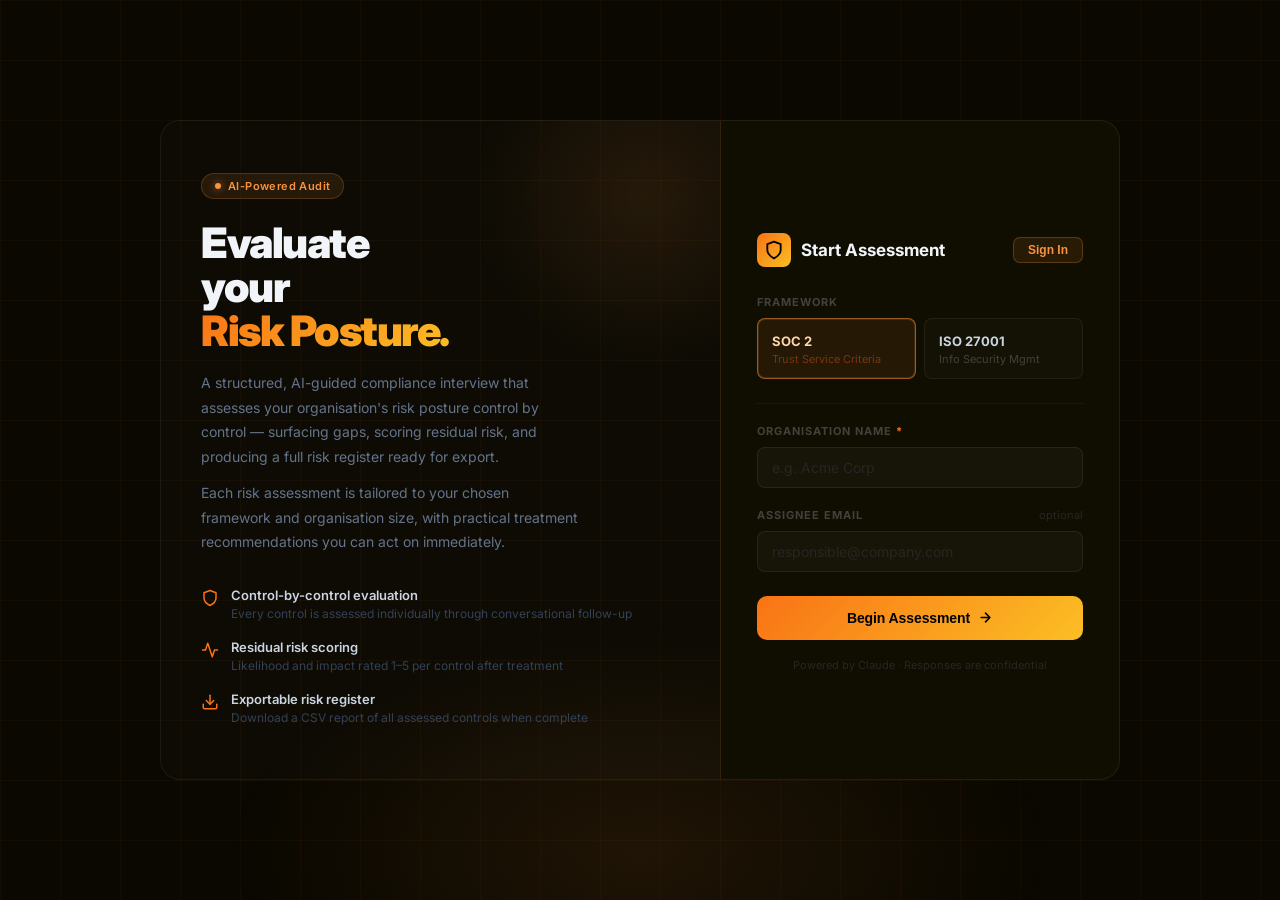
==== commit dbe17830: "Make landing page public with inline auth modal - Remove @login_required from / so visitors see the " ====
--- a/templates/index.html
+++ b/templates/index.html
@@ -8,6 +8,7 @@
   <link rel="preconnect" href="https://fonts.gstatic.com" crossorigin />
   <link href="https://fonts.googleapis.com/css2?family=Inter:wght@400;500;600;700;800;900&display=swap" rel="stylesheet" />
   <link rel="stylesheet" href="/static/style.css" />
+  <script>window.USER_EMAIL = {{ user_email | tojson }};</script>
 </head>
 <body>
 
@@ -77,6 +78,7 @@
             </svg>
           </div>
           <span class="form-panel-title">Start Assessment</span>
+          <div id="auth-header-btn" style="margin-left:auto"></div>
         </div>
 
         <div class="form-group">
@@ -145,9 +147,12 @@
           <span id="sb-org" class="meta-value">—</span>
         </div>
       </div>
-      <button id="download-btn" class="btn-download" style="display:none" onclick="downloadCSV()">
-        ↓ Download CSV Report
-      </button>
+      <div style="display:flex;align-items:center;gap:8px;">
+        <button id="complete-btn" class="btn-download btn-complete" style="display:none" onclick="completeAndSend()">
+          ✓ Complete Assessment
+        </button>
+        <a href="/logout" class="btn-download" style="background:rgba(255,255,255,0.04);border-color:rgba(255,255,255,0.08);color:#64748b;">Sign out</a>
+      </div>
     </div>
 
     <div class="chat-wrapper">
@@ -180,6 +185,109 @@
 
   </div>
 
+  <!-- ── AUTH MODAL ── -->
+  <div id="auth-modal-backdrop" style="display:none" onclick="handleBackdropClick(event)">
+    <div class="auth-modal">
+      <button class="auth-modal-close" onclick="closeAuthModal()">×</button>
+
+      <div class="auth-tabs">
+        <button id="tab-login" class="auth-tab active" onclick="switchAuthTab('login')">Sign In</button>
+        <button id="tab-register" class="auth-tab" onclick="switchAuthTab('register')">Register</button>
+      </div>
+
+      <!-- Sign In panel -->
+      <div id="panel-login" class="auth-tab-panel">
+        <div class="form-group">
+          <label class="field-label" for="login-email">Email</label>
+          <input type="email" id="login-email" placeholder="you@company.com" autocomplete="email" />
+        </div>
+        <div class="form-group">
+          <label class="field-label" for="login-password">Password</label>
+          <input type="password" id="login-password" placeholder="••••••••" autocomplete="current-password" />
+        </div>
+        <div id="login-error" class="error-msg" style="display:none"></div>
+        <button class="btn-primary btn-auth" onclick="submitLogin()">
+          <span class="btn-inner">Sign In <svg width="14" height="14" viewBox="0 0 24 24" fill="none" stroke="currentColor" stroke-width="2.5" stroke-linecap="round" stroke-linejoin="round"><path d="M5 12h14M12 5l7 7-7 7"/></svg></span>
+        </button>
+      </div>
+
+      <!-- Register panel -->
+      <div id="panel-register" class="auth-tab-panel" style="display:none">
+        <div class="form-group">
+          <label class="field-label" for="reg-email">Email</label>
+          <input type="email" id="reg-email" placeholder="you@company.com" autocomplete="email" />
+        </div>
+        <div class="form-group">
+          <label class="field-label" for="reg-password">Password</label>
+          <input type="password" id="reg-password" placeholder="••••••••" autocomplete="new-password" />
+        </div>
+        <div class="form-group">
+          <label class="field-label" for="reg-confirm">Confirm Password</label>
+          <input type="password" id="reg-confirm" placeholder="••••••••" autocomplete="new-password" />
+        </div>
+        <div id="reg-error" class="error-msg" style="display:none"></div>
+        <button class="btn-primary btn-auth" onclick="submitRegister()">
+          <span class="btn-inner">Create Account <svg width="14" height="14" viewBox="0 0 24 24" fill="none" stroke="currentColor" stroke-width="2.5" stroke-linecap="round" stroke-linejoin="round"><path d="M5 12h14M12 5l7 7-7 7"/></svg></span>
+        </button>
+      </div>
+
+    </div>
+  </div>
+
+  <!-- ── DASHBOARD SCREEN ── -->
+  <div id="dashboard-screen" style="display:none">
+
+    <div class="chat-topbar">
+      <div class="topbar-left">
+        <div class="topbar-logo">
+          <svg width="16" height="16" viewBox="0 0 24 24" fill="none" stroke="currentColor" stroke-width="2.2" stroke-linecap="round" stroke-linejoin="round">
+            <path d="M12 22s8-4 8-10V5l-8-3-8 3v7c0 6 8 10 8 10z"/>
+          </svg>
+        </div>
+        <div class="topbar-meta">
+          <span class="meta-label">Framework</span>
+          <span id="dash-framework" class="meta-value">—</span>
+          <span class="topbar-sep">·</span>
+          <span class="meta-label">Organisation</span>
+          <span id="dash-org" class="meta-value">—</span>
+        </div>
+      </div>
+      <a href="/logout" class="btn-download" style="background:rgba(255,255,255,0.04);border-color:rgba(255,255,255,0.08);color:#64748b;">Sign out</a>
+    </div>
+
+    <div class="dash-wrapper">
+
+      <div class="dash-header">
+        <h2 class="dash-title">Risk Dashboard</h2>
+        <p id="dash-subtitle" class="dash-subtitle"></p>
+      </div>
+
+      <div id="dash-sent-banner" class="dash-sent-banner">
+        ✓ Your assessment is complete. A full report has been sent to your advisor.
+      </div>
+
+      <div id="dash-stats" class="dash-stats"></div>
+
+      <div class="dash-table-wrap">
+        <table class="dash-table">
+          <thead>
+            <tr>
+              <th>#</th>
+              <th>Risk Name</th>
+              <th>Category</th>
+              <th>Status</th>
+              <th>Residual Risk</th>
+              <th>Tool</th>
+              <th>Treatment</th>
+            </tr>
+          </thead>
+          <tbody id="dash-tbody"></tbody>
+        </table>
+      </div>
+
+    </div>
+  </div>
+
   <script src="/static/script.js"></script>
 </body>
 </html>
--- a/static/style.css
+++ b/static/style.css
@@ -807,3 +807,251 @@
 }
 .stat-box .stat-num { font-size: 22px; font-weight: 800; color: #f97316; }
 .stat-box .stat-label { font-size: 12px; color: #44403c; margin-top: 2px; }
+
+/* ── COMPLETE BUTTON ── */
+.btn-complete {
+  background: rgba(34,197,94,0.12);
+  color: #4ade80;
+  border-color: rgba(34,197,94,0.3);
+}
+.btn-complete:hover {
+  background: rgba(34,197,94,0.2);
+  border-color: rgba(34,197,94,0.5);
+}
+
+/* ── DASHBOARD SCREEN ── */
+
+#dashboard-screen {
+  display: flex;
+  flex-direction: column;
+  height: 100vh;
+  background: #0a0800;
+  position: relative;
+}
+
+#dashboard-screen::before {
+  content: '';
+  position: fixed;
+  inset: 0;
+  background-image:
+    linear-gradient(rgba(251,146,60,0.03) 1px, transparent 1px),
+    linear-gradient(90deg, rgba(251,146,60,0.03) 1px, transparent 1px);
+  background-size: 60px 60px;
+  pointer-events: none;
+}
+
+.dash-wrapper {
+  flex: 1;
+  overflow-y: auto;
+  padding: 32px 32px 48px;
+  display: flex;
+  flex-direction: column;
+  align-items: center;
+  gap: 24px;
+  position: relative;
+  z-index: 1;
+}
+
+.dash-wrapper::-webkit-scrollbar { width: 4px; }
+.dash-wrapper::-webkit-scrollbar-track { background: transparent; }
+.dash-wrapper::-webkit-scrollbar-thumb { background: rgba(255,255,255,0.08); border-radius: 99px; }
+
+.dash-header {
+  width: 100%;
+  max-width: 900px;
+}
+
+.dash-title {
+  font-size: 26px;
+  font-weight: 900;
+  color: #f1f5f9;
+  letter-spacing: -0.8px;
+  margin-bottom: 4px;
+}
+
+.dash-subtitle {
+  font-size: 13px;
+  color: #44403c;
+}
+
+.dash-sent-banner {
+  width: 100%;
+  max-width: 900px;
+  padding: 12px 18px;
+  background: rgba(34,197,94,0.08);
+  border: 1px solid rgba(34,197,94,0.2);
+  border-radius: 10px;
+  font-size: 13px;
+  font-weight: 600;
+  color: #4ade80;
+}
+
+.dash-stats {
+  width: 100%;
+  max-width: 900px;
+  display: grid;
+  grid-template-columns: repeat(6, 1fr);
+  gap: 10px;
+}
+
+.dash-table-wrap {
+  width: 100%;
+  max-width: 900px;
+  border: 1px solid rgba(255,255,255,0.06);
+  border-radius: 12px;
+  overflow: hidden;
+}
+
+.dash-table {
+  width: 100%;
+  border-collapse: collapse;
+  font-size: 13px;
+}
+
+.dash-table thead {
+  background: rgba(0,0,0,0.3);
+  border-bottom: 1px solid rgba(255,255,255,0.07);
+}
+
+.dash-table th {
+  padding: 10px 14px;
+  text-align: left;
+  font-size: 10px;
+  font-weight: 700;
+  text-transform: uppercase;
+  letter-spacing: 0.8px;
+  color: #44403c;
+  white-space: nowrap;
+}
+
+.dash-table tbody tr {
+  border-bottom: 1px solid rgba(255,255,255,0.04);
+  transition: background 0.1s;
+}
+
+.dash-table tbody tr:last-child { border-bottom: none; }
+
+.dash-table tbody tr:hover { background: rgba(255,255,255,0.02); }
+
+.dash-table td {
+  padding: 11px 14px;
+  vertical-align: top;
+  color: #94a3b8;
+  line-height: 1.5;
+}
+
+.dash-num  { color: #44403c; font-size: 12px; width: 32px; }
+.dash-name { color: #e2e8f0; font-weight: 600; max-width: 180px; }
+.dash-category {
+  font-size: 11px;
+  font-weight: 600;
+  color: #64748b;
+  text-transform: uppercase;
+  letter-spacing: 0.4px;
+}
+.dash-risk { white-space: nowrap; font-size: 12px; }
+.dash-tool { color: #fb923c; font-size: 12px; max-width: 130px; }
+.dash-treatment { max-width: 240px; font-size: 12px; color: #64748b; }
+
+/* ── AUTH HEADER BUTTON ── */
+.auth-signin-btn {
+  padding: 5px 14px;
+  background: rgba(251,146,60,0.1);
+  color: #fb923c;
+  font-size: 12px;
+  font-weight: 700;
+  border: 1px solid rgba(251,146,60,0.25);
+  border-radius: 7px;
+  cursor: pointer;
+  transition: all 0.15s;
+  white-space: nowrap;
+}
+.auth-signin-btn:hover {
+  background: rgba(251,146,60,0.18);
+  border-color: rgba(251,146,60,0.45);
+}
+.auth-user-email {
+  font-size: 11px;
+  color: #44403c;
+  margin-right: 8px;
+}
+.auth-signout-link {
+  font-size: 12px;
+  color: #44403c;
+  text-decoration: none;
+  transition: color 0.15s;
+}
+.auth-signout-link:hover { color: #94a3b8; }
+
+/* ── AUTH MODAL ── */
+#auth-modal-backdrop {
+  position: fixed;
+  inset: 0;
+  background: rgba(0,0,0,0.7);
+  backdrop-filter: blur(4px);
+  z-index: 100;
+  display: flex;
+  align-items: center;
+  justify-content: center;
+  padding: 24px;
+}
+
+.auth-modal {
+  background: #100e00;
+  border: 1px solid rgba(251,146,60,0.2);
+  border-radius: 16px;
+  padding: 32px 32px 28px;
+  width: 100%;
+  max-width: 400px;
+  position: relative;
+  box-shadow: 0 24px 80px rgba(0,0,0,0.6);
+}
+
+.auth-modal-close {
+  position: absolute;
+  top: 14px;
+  right: 16px;
+  background: none;
+  border: none;
+  color: #44403c;
+  font-size: 22px;
+  cursor: pointer;
+  line-height: 1;
+  padding: 2px 6px;
+  border-radius: 4px;
+  transition: color 0.15s;
+}
+.auth-modal-close:hover { color: #94a3b8; }
+
+.auth-tabs {
+  display: flex;
+  gap: 4px;
+  margin-bottom: 24px;
+  background: rgba(255,255,255,0.03);
+  border: 1px solid rgba(255,255,255,0.06);
+  border-radius: 8px;
+  padding: 3px;
+}
+
+.auth-tab {
+  flex: 1;
+  padding: 7px;
+  background: none;
+  border: none;
+  border-radius: 6px;
+  font-size: 13px;
+  font-weight: 600;
+  color: #44403c;
+  cursor: pointer;
+  transition: all 0.15s;
+}
+.auth-tab.active {
+  background: rgba(251,146,60,0.12);
+  color: #fb923c;
+}
+
+.auth-tab-panel .form-group { margin-bottom: 16px; }
+
+.btn-auth {
+  margin-top: 8px;
+}
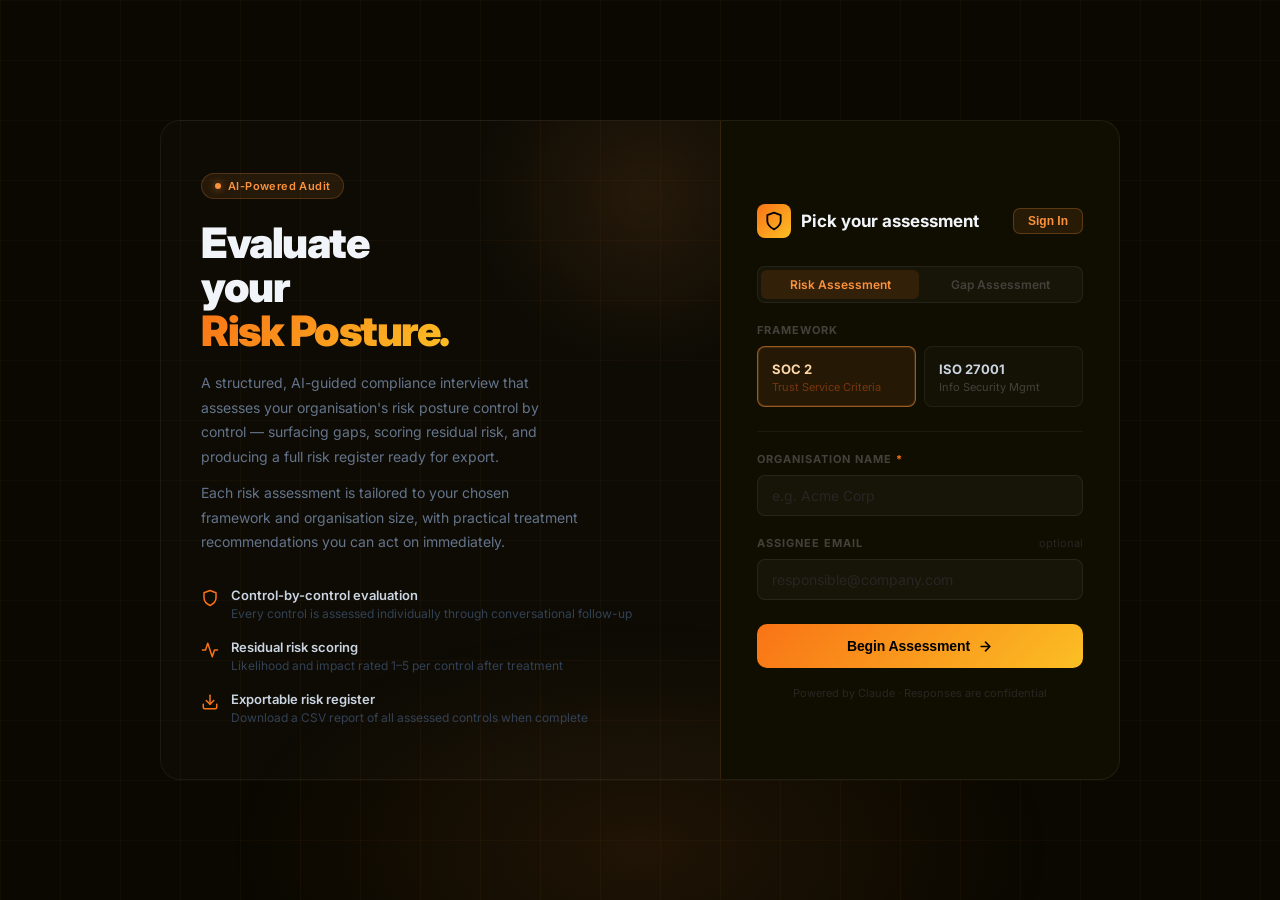
==== commit 253f7182: "Add gap assessment mode with ISO 27001 questions, section banners, gap cards, CSV export, and comple" ====
--- a/templates/index.html
+++ b/templates/index.html
@@ -23,17 +23,17 @@
           AI-Powered Audit
         </div>
 
-        <h1 class="hero-title">
+        <h1 id="hero-title" class="hero-title">
           Evaluate<br>your<br><span class="hero-accent">Risk Posture.</span>
         </h1>
 
-        <p class="hero-body">
+        <p id="hero-body-1" class="hero-body">
           A structured, AI-guided compliance interview that assesses your organisation's
           risk posture control by control — surfacing gaps, scoring residual risk, and
           producing a full risk register ready for export.
         </p>
 
-        <p class="hero-body hero-body-2">
+        <p id="hero-body-2" class="hero-body hero-body-2">
           Each risk assessment is tailored to your chosen framework and organisation size,
           with practical treatment recommendations you can act on immediately.
         </p>
@@ -77,15 +77,21 @@
               <path d="M12 22s8-4 8-10V5l-8-3-8 3v7c0 6 8 10 8 10z"/>
             </svg>
           </div>
-          <span class="form-panel-title">Start Assessment</span>
+          <span class="form-panel-title">Pick your assessment</span>
           <div id="auth-header-btn" style="margin-left:auto"></div>
+        </div>
+
+        <!-- Mode toggle -->
+        <div class="mode-toggle" id="mode-toggle">
+          <button class="mode-btn active" data-mode="risk">Risk Assessment</button>
+          <button class="mode-btn" data-mode="gap">Gap Assessment</button>
         </div>
 
         <div class="form-group">
           <label class="field-label">Framework</label>
           <div class="framework-grid">
             <div class="framework-card" data-framework="SOC 2">
-              <span class="fw-name">SOC 2</span>
+              <span class="fw-name">SOC 2 <span class="coming-soon-badge" style="display:none">Coming Soon</span></span>
               <span class="fw-desc">Trust Service Criteria</span>
             </div>
             <div class="framework-card" data-framework="ISO 27001">
@@ -148,9 +154,6 @@
         </div>
       </div>
       <div style="display:flex;align-items:center;gap:8px;">
-        <button id="complete-btn" class="btn-download btn-complete" style="display:none" onclick="completeAndSend()">
-          ✓ Complete Assessment
-        </button>
         <a href="/logout" class="btn-download" style="background:rgba(255,255,255,0.04);border-color:rgba(255,255,255,0.08);color:#64748b;">Sign out</a>
       </div>
     </div>
@@ -179,10 +182,54 @@
           ></textarea>
           <button id="send-btn" class="btn-send" disabled onclick="submitAnswer()">Send</button>
         </div>
+
+        <div id="complete-bar" style="display:none">
+          <button id="complete-btn" class="btn-complete-large" onclick="completeAndSend()">
+            Complete Assessment
+          </button>
+        </div>
       </main>
 
     </div>
 
+  </div>
+
+  <!-- ── INSTRUCTIONS MODAL ── -->
+  <div id="instructions-backdrop" style="display:none" onclick="handleInstructionsBackdrop(event)">
+    <div class="instructions-modal">
+      <button class="instructions-close" onclick="closeInstructions(true)">×</button>
+
+      <div class="instructions-header">
+        <div class="instructions-icon">
+          <svg width="18" height="18" viewBox="0 0 24 24" fill="none" stroke="currentColor" stroke-width="2.2" stroke-linecap="round" stroke-linejoin="round">
+            <circle cx="12" cy="12" r="10"/><line x1="12" y1="8" x2="12" y2="12"/><line x1="12" y1="16" x2="12.01" y2="16"/>
+          </svg>
+        </div>
+        <h2 class="instructions-title">Instructions</h2>
+      </div>
+
+      <p class="instructions-intro">To help you complete the assessment as efficiently as possible:</p>
+
+      <ol class="instructions-list">
+        <li><span>If you are asked about production or operational environments that are not applicable, please respond with Out of Scope so the auditor understands that the control does not apply to your organisation.</span></li>
+        <li><span>Where questions ask whether a procedure exists, you may state that appropriate policies and procedures are in place where applicable.</span></li>
+        <li><span>Wherever possible, reference the technologies you use to support the relevant control. For example: Microsoft Intune, OneDrive for data transfer, Microsoft 365, AWS, or other tools within your technology stack.</span></li>
+        <li><span>If you are unsure about a question, feel free to ask the auditor for clarification before responding.</span></li>
+      </ol>
+
+      <div class="instructions-meta">
+        The assessment should take approximately <strong>45 minutes to an hour</strong> to complete.
+      </div>
+
+      <button class="btn-primary instructions-cta" onclick="closeInstructions(true)">
+        <span class="btn-inner">
+          Got it — Begin Assessment
+          <svg width="15" height="15" viewBox="0 0 24 24" fill="none" stroke="currentColor" stroke-width="2.5" stroke-linecap="round" stroke-linejoin="round">
+            <path d="M5 12h14M12 5l7 7-7 7"/>
+          </svg>
+        </span>
+      </button>
+    </div>
   </div>
 
   <!-- ── AUTH MODAL ── -->
@@ -258,7 +305,7 @@
     <div class="dash-wrapper">
 
       <div class="dash-header">
-        <h2 class="dash-title">Risk Dashboard</h2>
+        <h2 id="dash-title" class="dash-title">Risk Dashboard</h2>
         <p id="dash-subtitle" class="dash-subtitle"></p>
       </div>
 
--- a/static/style.css
+++ b/static/style.css
@@ -239,6 +239,38 @@
 }
 .label-row .field-label { margin-bottom: 0; }
 
+/* ── MODE TOGGLE ── */
+.mode-toggle {
+  display: flex;
+  background: rgba(255,255,255,0.03);
+  border: 1px solid rgba(255,255,255,0.06);
+  border-radius: 8px;
+  padding: 3px;
+  gap: 2px;
+  margin-bottom: 20px;
+}
+
+.mode-btn {
+  flex: 1;
+  padding: 7px 10px;
+  background: none;
+  border: none;
+  border-radius: 6px;
+  font-size: 12px;
+  font-weight: 600;
+  color: #44403c;
+  cursor: pointer;
+  transition: all 0.15s;
+  font-family: inherit;
+}
+
+.mode-btn.active {
+  background: rgba(249,115,22,0.12);
+  color: #fb923c;
+}
+
+.mode-btn:not(.active):hover { color: #64748b; }
+
 /* Framework cards */
 .framework-grid {
   display: grid;
@@ -282,6 +314,28 @@
 
 .framework-card.selected .fw-name { color: #fed7aa; }
 .framework-card.selected .fw-desc { color: #78350f; }
+
+.framework-card.card-disabled {
+  cursor: not-allowed;
+  opacity: 0.45;
+}
+.framework-card.card-disabled:hover {
+  border-color: rgba(255,255,255,0.06);
+  background: rgba(255,255,255,0.02);
+}
+
+.coming-soon-badge {
+  font-size: 9px;
+  font-weight: 700;
+  text-transform: uppercase;
+  letter-spacing: 0.5px;
+  color: #44403c;
+  background: rgba(255,255,255,0.05);
+  border-radius: 4px;
+  padding: 1px 5px;
+  margin-left: 4px;
+  vertical-align: middle;
+}
 
 .field-divider {
   height: 1px;
@@ -702,6 +756,43 @@
 .badge-treated  { background: rgba(34,197,94,0.12);  color: #4ade80; }
 .badge-closed   { background: rgba(99,102,241,0.12); color: #a5b4fc; }
 
+/* Gap assessment status badges */
+.badge-compliant    { background: rgba(34,197,94,0.12);   color: #4ade80; }
+.badge-noncompliant { background: rgba(220,38,38,0.15);   color: #f87171; }
+.badge-partial      { background: rgba(251,146,60,0.15);  color: #fb923c; }
+.badge-review       { background: rgba(59,130,246,0.12);  color: #93c5fd; }
+.badge-na           { background: rgba(99,102,241,0.12);  color: #a5b4fc; }
+
+/* Gap assessment nature badges */
+.badge-nature-major { background: rgba(220,38,38,0.10);   color: #fca5a5; }
+.badge-nature-minor { background: rgba(234,179,8,0.12);   color: #fde047; }
+.badge-nature-obs   { background: rgba(59,130,246,0.10);  color: #93c5fd; }
+.badge-nature-ofi   { background: rgba(34,197,94,0.10);   color: #86efac; }
+
+/* ── SECTION BANNER ── */
+.section-banner {
+  display: flex;
+  align-items: center;
+  gap: 14px;
+  margin: 20px 0 4px;
+}
+
+.section-banner::before,
+.section-banner::after {
+  content: "";
+  flex: 1;
+  height: 1px;
+  background: rgba(249,115,22,0.22);
+}
+
+.section-banner-text {
+  font-size: 10px;
+  font-weight: 800;
+  letter-spacing: 2.5px;
+  color: #f97316;
+  white-space: nowrap;
+}
+
 .ack-name {
   font-style: italic;
   color: #44403c;
@@ -808,16 +899,178 @@
 .stat-box .stat-num { font-size: 22px; font-weight: 800; color: #f97316; }
 .stat-box .stat-label { font-size: 12px; color: #44403c; margin-top: 2px; }
 
-/* ── COMPLETE BUTTON ── */
-.btn-complete {
-  background: rgba(34,197,94,0.12);
-  color: #4ade80;
-  border-color: rgba(34,197,94,0.3);
-}
-.btn-complete:hover {
-  background: rgba(34,197,94,0.2);
-  border-color: rgba(34,197,94,0.5);
-}
+/* ── COMPLETE BAR ── */
+#complete-bar {
+  padding: 20px 40px 28px;
+  background: #100e00;
+  border-top: 1px solid rgba(255,255,255,0.06);
+  display: flex;
+  justify-content: flex-end;
+}
+
+.btn-complete-large {
+  padding: 18px 48px;
+  background: linear-gradient(135deg, #f97316 0%, #fbbf24 100%);
+  color: #000;
+  font-size: 16px;
+  font-weight: 800;
+  border: none;
+  border-radius: 12px;
+  cursor: pointer;
+  letter-spacing: -0.1px;
+  box-shadow: 0 4px 24px rgba(249,115,22,0.5);
+  animation: complete-pulse 2s ease-in-out infinite;
+  transition: transform 0.2s, box-shadow 0.2s;
+}
+
+.btn-complete-large:hover {
+  background: linear-gradient(135deg, #ea6c0a 0%, #f5b217 100%);
+  transform: translateY(-2px);
+  box-shadow: 0 10px 36px rgba(249,115,22,0.65);
+  animation: none;
+}
+
+.btn-complete-large:disabled {
+  opacity: 0.6;
+  cursor: not-allowed;
+  transform: none;
+  animation: none;
+}
+
+@keyframes complete-pulse {
+  0%, 100% { box-shadow: 0 4px 24px rgba(249,115,22,0.5); }
+  50%       { box-shadow: 0 4px 36px rgba(249,115,22,0.8); }
+}
+
+/* ── INSTRUCTIONS MODAL ── */
+#instructions-backdrop {
+  position: fixed;
+  inset: 0;
+  background: rgba(0,0,0,0.65);
+  backdrop-filter: blur(6px);
+  -webkit-backdrop-filter: blur(6px);
+  z-index: 200;
+  display: flex;
+  align-items: center;
+  justify-content: center;
+  padding: 24px;
+}
+
+.instructions-modal {
+  position: relative;
+  width: 100%;
+  max-width: 520px;
+  background: rgba(16,14,0,0.78);
+  backdrop-filter: blur(24px);
+  -webkit-backdrop-filter: blur(24px);
+  border: 1px solid rgba(255,255,255,0.10);
+  border-radius: 18px;
+  padding: 36px 36px 32px;
+  box-shadow: 0 32px 80px rgba(0,0,0,0.6), inset 0 1px 0 rgba(255,255,255,0.06);
+}
+
+.instructions-close {
+  position: absolute;
+  top: 14px;
+  right: 16px;
+  background: none;
+  border: none;
+  color: #44403c;
+  font-size: 22px;
+  cursor: pointer;
+  line-height: 1;
+  padding: 2px 6px;
+  border-radius: 4px;
+  transition: color 0.15s;
+}
+.instructions-close:hover { color: #94a3b8; }
+
+.instructions-header {
+  display: flex;
+  align-items: center;
+  gap: 10px;
+  margin-bottom: 20px;
+}
+
+.instructions-icon {
+  width: 34px;
+  height: 34px;
+  background: rgba(249,115,22,0.12);
+  border: 1px solid rgba(249,115,22,0.22);
+  border-radius: 9px;
+  display: flex;
+  align-items: center;
+  justify-content: center;
+  color: #f97316;
+  flex-shrink: 0;
+}
+
+.instructions-title {
+  font-size: 20px;
+  font-weight: 800;
+  color: #f1f5f9;
+  letter-spacing: -0.4px;
+}
+
+.instructions-intro {
+  font-size: 13px;
+  color: #64748b;
+  margin-bottom: 16px;
+  line-height: 1.6;
+}
+
+.instructions-list {
+  list-style: none;
+  counter-reset: inst;
+  display: flex;
+  flex-direction: column;
+  gap: 12px;
+  margin-bottom: 20px;
+  padding: 0;
+}
+
+.instructions-list li {
+  counter-increment: inst;
+  display: flex;
+  gap: 12px;
+  font-size: 13px;
+  color: #94a3b8;
+  line-height: 1.65;
+}
+
+.instructions-list li::before {
+  content: counter(inst);
+  flex-shrink: 0;
+  width: 22px;
+  height: 22px;
+  background: rgba(249,115,22,0.12);
+  border: 1px solid rgba(249,115,22,0.22);
+  border-radius: 50%;
+  font-size: 11px;
+  font-weight: 800;
+  color: #f97316;
+  display: flex;
+  align-items: center;
+  justify-content: center;
+  margin-top: 2px;
+}
+
+.instructions-list strong { display: inline; color: #e2e8f0; font-weight: 700; }
+
+.instructions-meta {
+  background: rgba(255,255,255,0.03);
+  border: 1px solid rgba(255,255,255,0.07);
+  border-radius: 10px;
+  padding: 12px 16px;
+  font-size: 13px;
+  color: #64748b;
+  line-height: 1.6;
+  margin-bottom: 24px;
+}
+
+.instructions-meta strong { color: #cbd5e1; }
+
+.instructions-cta { margin-top: 0; }
 
 /* ── DASHBOARD SCREEN ── */
 
